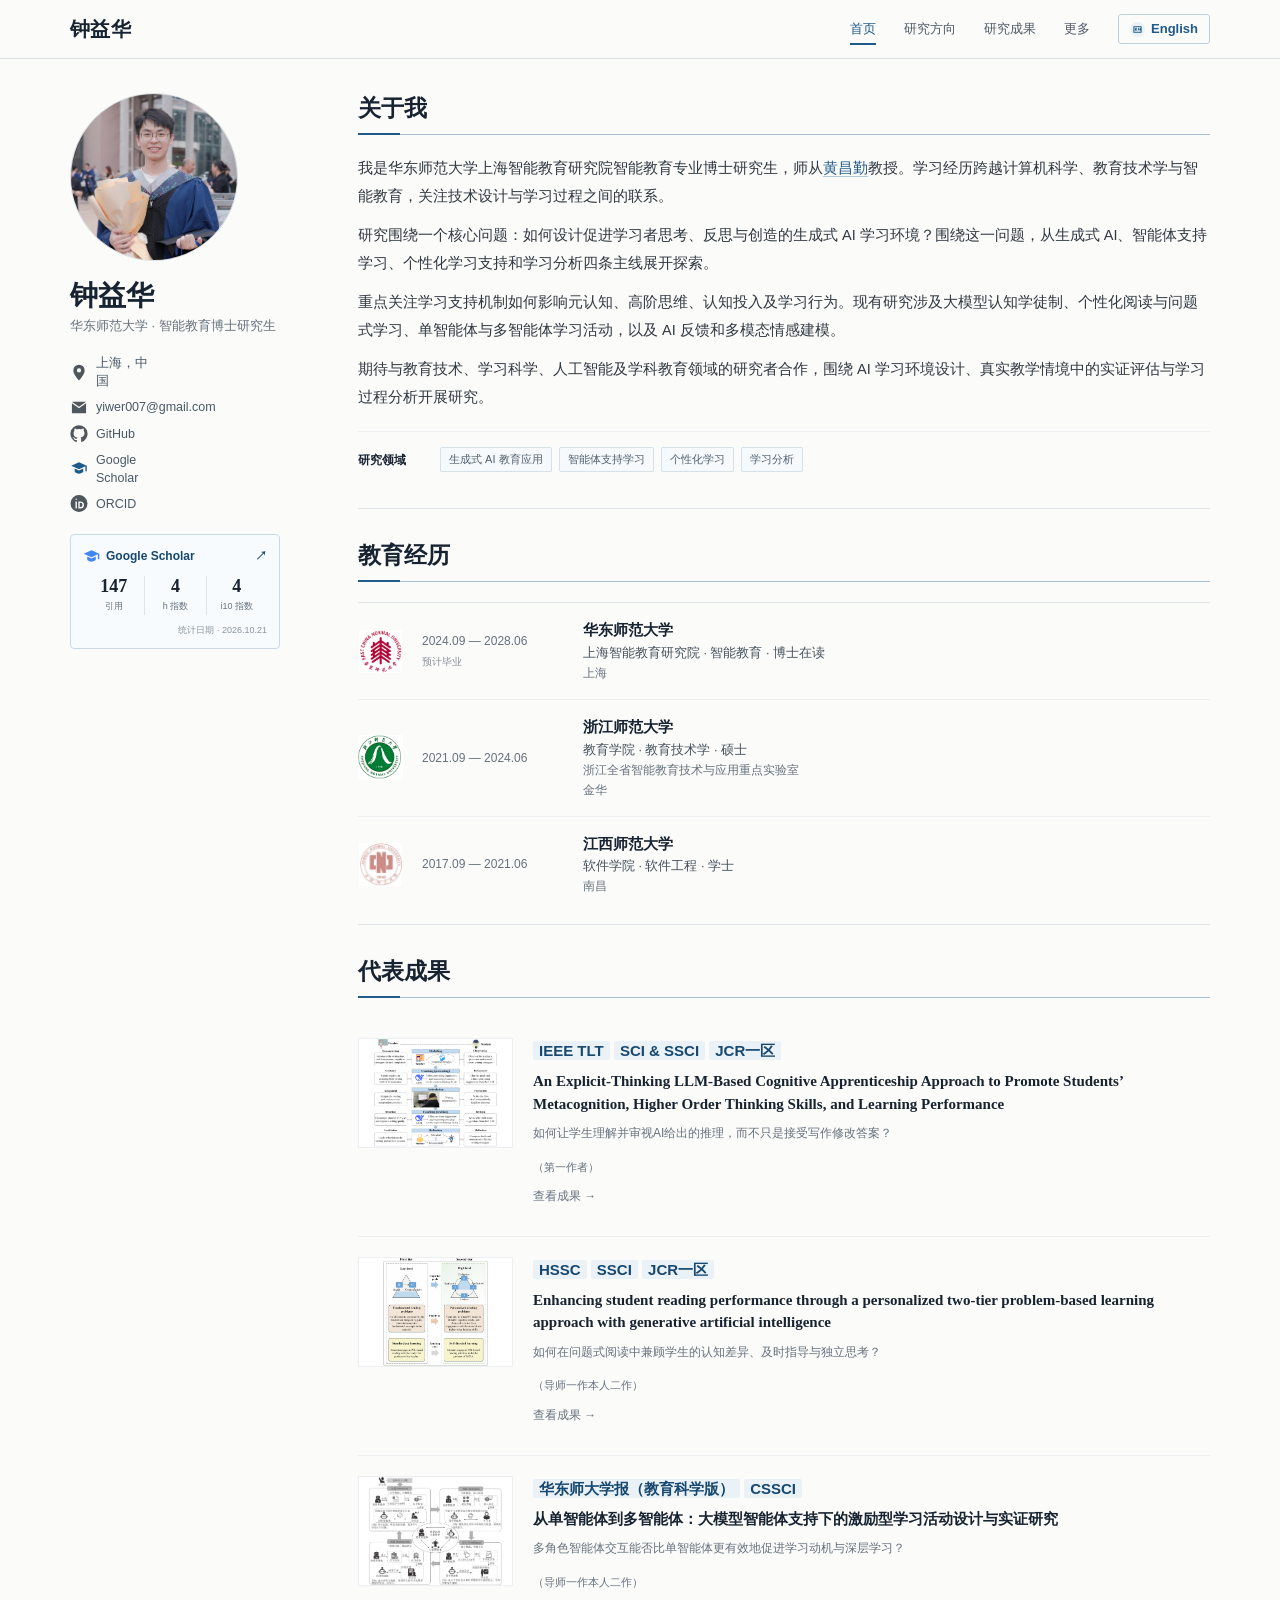
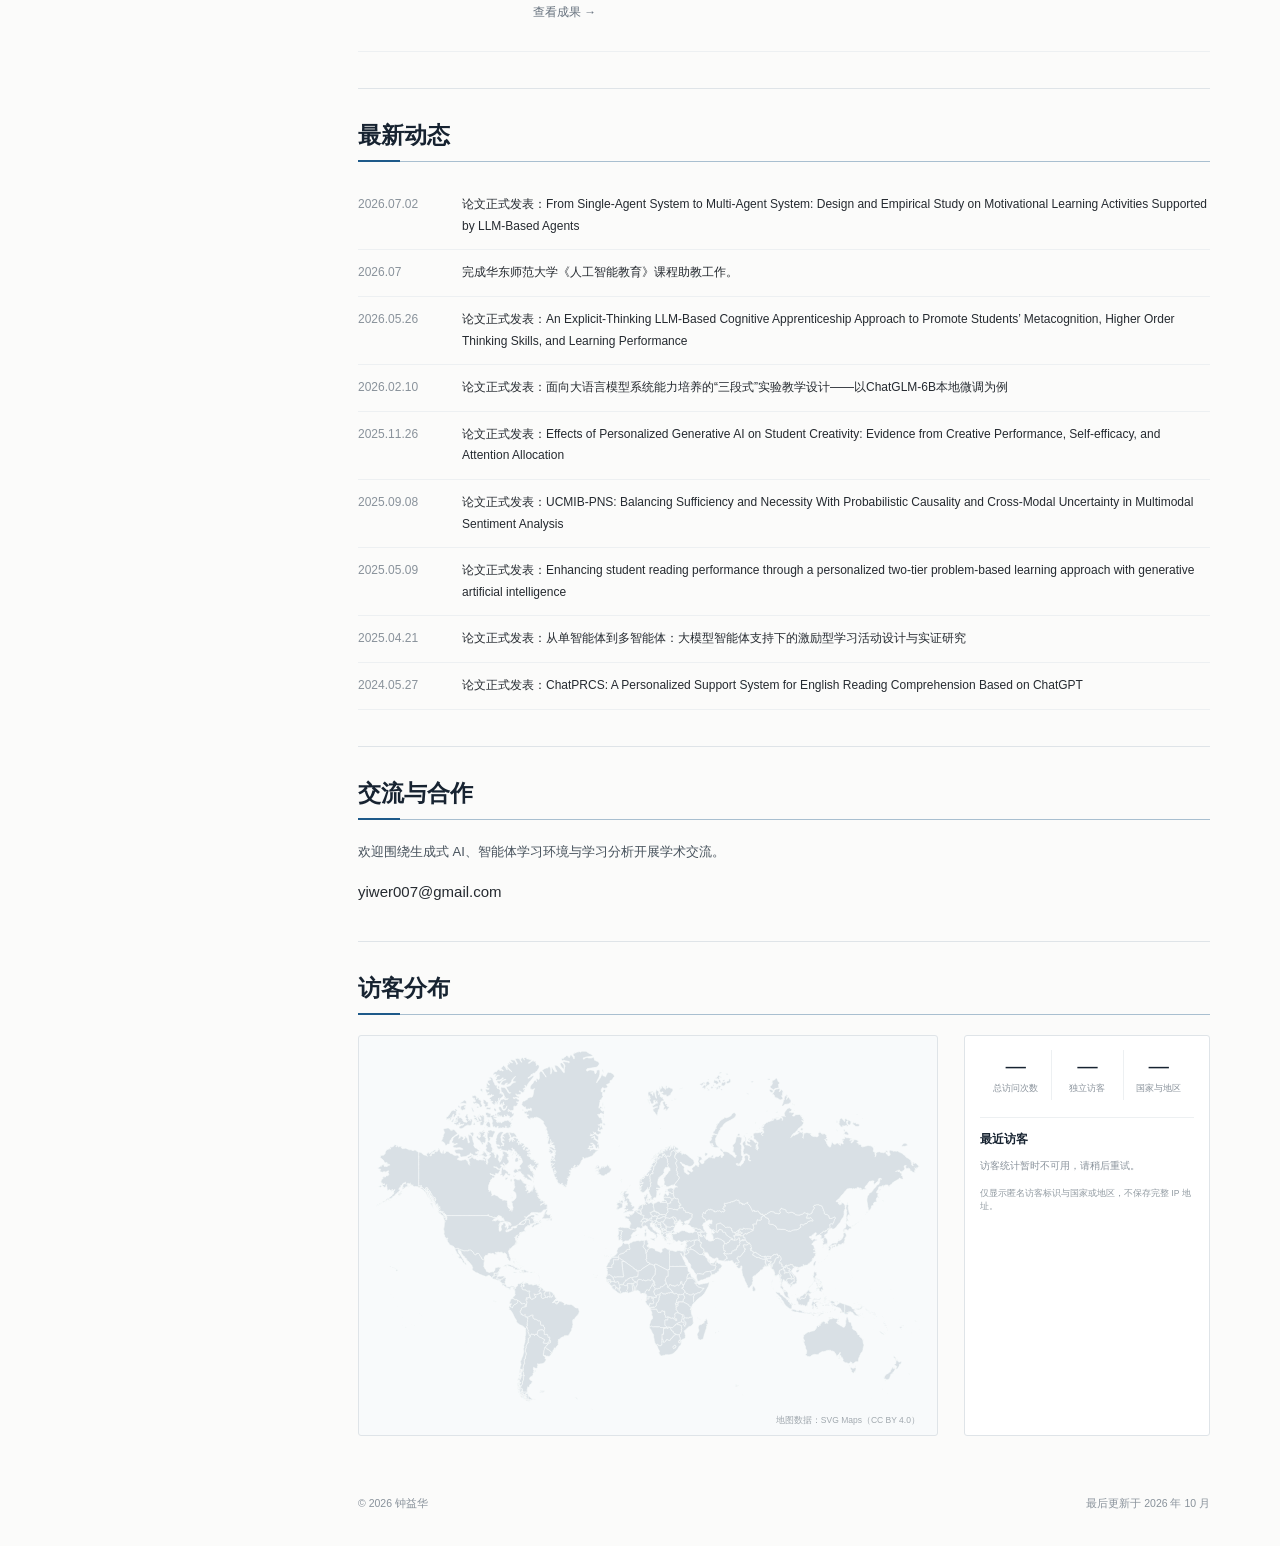
==== index.html @ 864cabfe "Clarify research navigation and consolidate teaching experience" ====
<!doctype html>
<html lang="zh-CN"><head>
  <meta charset="UTF-8"><meta name="viewport" content="width=device-width,initial-scale=1">
  <meta name="author" content="yiwer"><meta name="theme-color" content="#fbfbfa">
  <meta name="description" content="钟益华，华东师范大学智能教育博士研究生。研究生成式AI教育应用、智能体支持学习、个性化学习与学习分析。">
  <meta property="og:type" content="website"><meta property="og:title" content="钟益华｜个人学术主页">
  <meta property="og:url" content="https://yiwer007.github.io/">
  <meta property="og:image" content="https://yiwer007.github.io/assets/portrait-zh.png">
  <meta property="og:description" content="华东师范大学智能教育博士研究生，研究生成式AI教育应用、智能体支持学习、个性化学习与学习分析。">
  <link rel="canonical" href="https://yiwer007.github.io/">
  <title>钟益华｜个人学术主页</title><link rel="icon" href="assets/favicon-hanli.png" type="image/png">
  <link rel="stylesheet" href="styles.css"><link rel="stylesheet" href="site-extra.css">
  <script src="site-config.js" defer=""></script><script src="content-latest.js" defer=""></script>
  <script src="papers.js" defer=""></script><script src="portfolio-content.js" defer=""></script><script src="portfolio-verified.js" defer=""></script><script src="app.js" defer=""></script>
  <script src="world-map.js" defer=""></script><script src="visitor-ui.js" defer=""></script>
<script src="portfolio-ui.js" defer=""></script></head>
<body data-page="home">
  <a href="#about" class="skip-link">跳到正文 / Skip to content</a>
  <header class="site-header"><div class="header-inner">
    <a class="site-title" href="index.html" id="site-title">钟益华</a>
    <button class="menu-button" type="button" aria-label="打开导航" aria-expanded="false" aria-controls="main-nav"><span></span><span></span><span></span></button>
    <nav class="main-nav" aria-label="主导航" id="main-nav"><a href="index.html#about" data-zh="首页" data-en="Home">首页</a><a href="research.html" data-zh="研究方向" data-en="Research Areas">研究方向</a><a href="publications.html" data-zh="研究成果" data-en="Research Outputs">研究成果</a><a href="about.html" data-zh="更多" data-en="More">更多</a><a class="language-switch" href="?lang=en" id="language" aria-label="切换到英文主页"><svg viewBox="0 0 24 24" aria-hidden="true"><path fill="currentColor" d="M3 5h18v14H3V5zm2 2v10h14V7H5zm1 2h5v2H9v1h2v2H6V9zm7 0h2l2 3V9h2v5h-2l-2-3v3h-2V9z"></path></svg><span>English</span></a></nav>
  </div></header>
  <main class="page-shell">
    <aside class="profile-panel" aria-label="个人资料">
      <img class="portrait" src="assets/portrait-zh.png" width="168" height="168" alt="钟益华的个人照片">
      <div class="profile-intro"><h1 id="profile-name">钟益华</h1><p class="position" data-zh="华东师范大学 · 智能教育博士研究生" data-en="East China Normal University · Ph.D. Student">华东师范大学 · 智能教育博士研究生</p></div>
      <div class="contact-list" id="contact-list"></div>
      <a class="scholar-card" id="scholar-card" hidden="" target="_blank" rel="noopener noreferrer">
        <div class="scholar-card-title"><span><svg viewBox="0 0 24 24" aria-hidden="true"><path fill="currentColor" d="M12 3 1 8l11 5 9-4.1V16h2V8L12 3zm-6 9v5c4 3 8 3 12 0v-5l-6 2.7L6 12z"></path></svg> Google Scholar</span><span aria-hidden="true">↗</span></div>
        <div class="scholar-metrics"><div><strong id="citedby"></strong><span data-zh="引用" data-en="Citations">引用</span></div><div><strong id="hindex"></strong><span data-zh="h 指数" data-en="h-index">h 指数</span></div><div><strong id="i10index"></strong><span data-zh="i10 指数" data-en="i10-index">i10 指数</span></div></div>
        <small id="scholar-update"></small>
      </a>
    </aside>
    <div class="main-content">
      
      
      
      
      
      
      
      
      
      
    









<section class="content-section about-section" aria-labelledby="about" data-page="home">
        <h2 class="section-heading" id="about" data-zh="关于我" data-en="About Me">关于我</h2>
        <div class="intro-text" id="intro-text"></div>
        <div class="research-row"><strong data-zh="研究领域" data-en="Research">研究领域</strong><div id="research-interests"></div></div>
      </section><section class="content-section education-section" aria-labelledby="education" data-page="home">
        <h2 class="section-heading" id="education" data-zh="教育经历" data-en="Education">教育经历</h2><div class="education-list" id="education-list"></div>
      </section><section class="content-section" data-page="home" aria-labelledby="selected"><h2 id="selected" class="section-heading" data-zh="代表成果" data-en="Selected Outputs">代表成果</h2><div id="selected-research"></div></section><section class="content-section" data-page="home" aria-labelledby="news"><h2 id="news" class="section-heading" data-zh="最新动态" data-en="News">最新动态</h2><ol class="news-list" id="news-list"></ol></section><section class="content-section" data-page="research" aria-labelledby="research" hidden=""><h2 id="research" class="section-heading" data-zh="当前研究方向" data-en="Current Research Areas">当前研究方向</h2><p class="portfolio-lead" id="research-agenda"></p><div id="research-directions" class="research-directions"></div></section><section class="content-section" data-page="research" aria-labelledby="vision" hidden=""><h2 id="vision" class="section-heading" data-zh="未来研究方向" data-en="Future Directions">未来研究方向</h2><p class="section-note" data-zh="未来 3–5 年拟探索的研究方向。" data-en="Prospective directions for the next three to five years.">未来 3–5 年拟探索的研究方向。</p><div id="research-vision"></div></section><section class="content-section" aria-labelledby="publications" data-page="publications" hidden="">
        <div class="heading-with-tools"><h2 class="section-heading" id="publications" data-zh="全部论文" data-en="Publications">论文成果</h2><div class="paper-filter" role="group" aria-label="筛选论文类型">
          <button type="button" class="is-active" data-filter="all" aria-pressed="true" data-zh="全部" data-en="All">全部</button>
          <button type="button" data-filter="journal" aria-pressed="false" data-zh="期刊" data-en="Journals">期刊</button>
          <button type="button" data-filter="conference" aria-pressed="false" data-zh="会议" data-en="Conferences">会议</button>
        </div></div>
        <p class="publication-legend"><span>钟益华 / Yihua Zhong</span> <b data-zh="表示本人；论文按类别及年份排列。" data-en="indicates my name. Publications are grouped by type and sorted by year.">表示本人；论文按类别及年份排列。</b></p>
        <div id="publication-groups" aria-live="polite"></div>
      </section><section class="content-section" aria-labelledby="outputs" data-page="publications" hidden="">
        <h2 class="section-heading" id="outputs" data-zh="其他成果" data-en="Other Research Outputs">其他成果</h2><div class="output-columns" id="output-columns"></div>
      </section><section class="content-section" aria-labelledby="experience" data-page="about" hidden="">
        <h2 class="section-heading" id="experience" data-zh="教学经历" data-en="Teaching Experience">教学经历</h2><div class="experience-list" id="experience-list"></div>
      </section><section class="content-section" aria-labelledby="service" data-page="about" hidden="">
        <h2 class="section-heading" id="service" data-zh="学术服务" data-en="Academic Service">学术服务</h2><div class="service-content" id="service-content"></div>
      </section><section class="content-section" aria-labelledby="honors" data-page="about" hidden="">
        <h2 class="section-heading" id="honors" data-zh="荣誉奖项" data-en="Honors &amp; Awards">荣誉奖项</h2><div class="simple-list" id="honor-list"></div>
      </section><section class="content-section" aria-labelledby="skills" data-page="about" hidden="">
        <h2 class="section-heading" id="skills" data-zh="专业技能" data-en="Professional Skills">专业技能</h2><div class="skills-list" id="skills-list"></div>
      </section><section class="content-section" data-page="home" aria-labelledby="contact"><h2 id="contact" class="section-heading" data-zh="交流与合作" data-en="Contact &amp; Collaboration">交流与合作</h2><p class="portfolio-lead" data-zh="欢迎围绕生成式 AI、智能体学习环境与学习分析开展学术交流。" data-en="I welcome academic discussions on generative AI, agent-supported learning environments, and learning analytics.">欢迎围绕生成式 AI、智能体学习环境与学习分析开展学术交流。</p><a href="mailto:yiwer007@gmail.com">yiwer007@gmail.com</a></section><section class="content-section visitor-section" aria-labelledby="visitors" data-page="home">
        <h2 class="section-heading" id="visitors" data-zh="访客分布" data-en="Visitor Distribution">访客分布</h2>
        <div class="visitor-dashboard">
          <div class="visitor-map-panel"><svg id="visitor-map" class="world-map" role="img" aria-label="网站访客世界分布地图"></svg><p class="map-credit">地图数据：<a href="https://github.com/VictorCazanave/svg-maps/tree/master/packages/world" target="_blank" rel="noopener noreferrer">SVG Maps</a>（CC BY 4.0）</p></div>
          <div class="visitor-summary" aria-live="polite"><div class="visitor-metrics"><div><strong id="visit-total">—</strong><span data-zh="总访问次数" data-en="Total visits">总访问次数</span></div><div><strong id="visit-unique">—</strong><span data-zh="独立访客" data-en="Unique visitors">独立访客</span></div><div><strong id="visit-countries">—</strong><span data-zh="国家与地区" data-en="Countries &amp; regions">国家与地区</span></div></div><h3 data-zh="最近访客" data-en="Recent Visitors">最近访客</h3><ol id="recent-visitors" class="recent-visitors"></ol><p id="visitor-status" class="visitor-empty"></p><p class="privacy-note" data-zh="仅显示匿名访客标识与国家或地区，不保存完整 IP 地址。" data-en="Only anonymous visitor IDs and countries or regions are shown. Full IP addresses are not stored.">仅显示匿名访客标识与国家或地区，不保存完整 IP 地址。</p></div>
        </div>
      </section><section class="content-section" data-page="paper" aria-labelledby="paper-detail-title" hidden=""><div id="paper-detail"></div></section></div>
  </main>
  <footer class="site-footer"><p>© 2026 <span data-zh="钟益华" data-en="Yihua Zhong">钟益华</span></p><p data-zh="最后更新于 2026 年 10 月" data-en="Last updated: October 2026">最后更新于 2026 年 10 月</p></footer>
  <button id="back-to-top" class="back-to-top" type="button" aria-label="返回顶部" title="返回顶部" hidden=""><svg viewBox="0 0 48 48" aria-hidden="true"><g class="rocket-body"><path d="M24 5C15 13 15 23 17 31h14c2-8 2-18-7-26Z" fill="currentColor"></path><circle cx="24" cy="20" r="4" fill="#fbfbfa"></circle><path d="m17 24-7 9v5l9-5m12-9 7 9v5l-9-5" fill="currentColor"></path></g><path class="rocket-flame" d="m20 34 4 10 4-10" fill="#df9a55"></path></svg><span class="rocket-label" data-zh="返回顶部" data-en="Back to top">返回顶部</span></button>
  <dialog class="figure-dialog" id="figure-dialog" aria-labelledby="figure-title"><button class="figure-close" aria-label="关闭图片 / Close image">×</button><img id="figure-full" alt=""><h2 id="figure-title"></h2><p id="figure-credit"></p></dialog>



</body></html>
---- styles.css ----
:root {
  --paper: #fbfbfa;
  --surface: #ffffff;
  --ink: #252a30;
  --ink-strong: #172331;
  --muted: #66717d;
  --faint: #89929b;
  --line: #dfe4e8;
  --line-soft: #edf0f2;
  --blue: #1e5a8a;
  --blue-dark: #17486f;
  --blue-soft: #eaf2f8;
  --self: #a43d29;
  --self-soft: #fff0eb;
  --serif: Georgia, "Noto Serif SC", "Songti SC", "SimSun", serif;
  --sans: Arial, "Noto Sans SC", "Microsoft YaHei", sans-serif;
}
* {
  box-sizing: border-box;
}
html {
  scroll-behavior: smooth;
  scroll-padding-top: 76px;
}
body {
  margin: 0;
  background: var(--paper);
  color: var(--ink);
  font-family: var(--sans);
  font-size: 15px;
  line-height: 1.72;
  text-rendering: optimizeLegibility;
}
a {
  color: inherit;
  text-decoration: none;
}
button {
  color: inherit;
  font: inherit;
}
img {
  max-width: 100%;
}
::selection {
  background: #d9e9f5;
  color: var(--ink-strong);
}
.site-header {
  position: sticky;
  z-index: 50;
  top: 0;
  border-bottom: 1px solid rgba(214, 220, 225, 0.88);
  background: #fbfbfaf2;
  -webkit-backdrop-filter: blur(12px);
  backdrop-filter: blur(12px);
}
.header-inner {
  display: flex;
  width: min(1140px, calc(100% - 40px));
  height: 58px;
  margin: 0 auto;
  align-items: center;
  justify-content: space-between;
}
.site-title {
  color: var(--ink-strong);
  font-family: var(--serif);
  font-size: 20px;
  font-weight: 700;
  letter-spacing: 0.02em;
}
.main-nav {
  display: flex;
  align-items: center;
  gap: 25px;
}
.main-nav > a {
  position: relative;
  color: #4f5a65;
  font-size: 13px;
  line-height: 58px;
  transition: color 0.16s ease;
}
.main-nav > a:not(.language-switch):after {
  position: absolute;
  right: 0;
  bottom: 13px;
  left: 0;
  height: 2px;
  background: var(--blue);
  content: "";
  opacity: 0;
  transform: scaleX(0.5);
  transition:
    opacity 0.16s ease,
    transform 0.16s ease;
}
.main-nav > a:hover {
  color: var(--blue);
}
.main-nav > a:hover:after {
  opacity: 1;
  transform: scaleX(1);
}
.language-switch {
  display: inline-flex;
  height: 30px;
  padding: 0 11px;
  border: 1px solid #bfd0dd;
  border-radius: 3px;
  align-items: center;
  gap: 6px;
  color: var(--blue) !important;
  line-height: 28px !important;
  font-weight: 600;
}
.language-switch > svg {
  width: 15px;
  height: 15px;
  padding: 2px;
  border-radius: 50%;
  background: var(--blue-soft);
}
.menu-button {
  display: none;
  width: 36px;
  height: 36px;
  padding: 8px;
  border: 0;
  background: transparent;
  cursor: pointer;
}
.menu-button span {
  display: block;
  width: 19px;
  height: 1.5px;
  margin: 4.5px 0;
  background: var(--ink-strong);
}
.page-shell {
  display: grid;
  width: min(1140px, calc(100% - 40px));
  margin: 34px auto 0;
  grid-template-columns: 236px minmax(0, 1fr);
  gap: 52px;
  align-items: start;
}
.profile-panel {
  position: sticky;
  top: 88px;
}
.portrait {
  display: block;
  width: 168px;
  height: 168px;
  border: 1px solid #d9dee2;
  border-radius: 50%;
  background: #eef1f4;
  object-fit: cover;
  object-position: 50% 25%;
}
.profile-intro h1 {
  margin: 17px 0 3px;
  color: var(--ink-strong);
  font-family: var(--serif);
  font-size: 28px;
  line-height: 1.25;
}
.position,
.place {
  margin: 0;
  color: var(--muted);
  font-size: 13px;
  line-height: 1.55;
}
.place {
  margin-top: 2px;
  color: var(--faint);
}
.contact-list {
  display: flex;
  margin-top: 18px;
  flex-direction: column;
  gap: 8px;
}
.contact-list a,
.contact-list button,
.contact-location {
  display: flex;
  width: max-content;
  max-width: 100%;
  padding: 0;
  border: 0;
  align-items: center;
  gap: 8px;
  background: transparent;
  color: #495866;
  font-size: 12.5px;
  line-height: 1.45;
  cursor: pointer;
}
.contact-list a:hover,
.contact-list button:hover {
  color: var(--blue);
}
.contact-icon {
  display: block;
  width: 17px;
  height: 17px;
  flex: 0 0 18px;
  color: #4f565c;
}
.scholar-mark {
  color: var(--blue);
}
.scholar-card {
  display: block;
  width: 210px;
  margin-top: 21px;
  padding: 11px 12px 10px;
  border: 1px solid #cbd9e4;
  border-radius: 4px;
  background: #f7fbfe;
  transition:
    border-color 0.16s ease,
    background-color 0.16s ease;
}
.scholar-card:hover {
  border-color: #8fb1cb;
  background: #f2f8fc;
}
.scholar-card-title {
  display: flex;
  align-items: center;
  justify-content: space-between;
  color: var(--blue-dark);
  font-size: 12px;
  font-weight: 700;
}
.scholar-card-title > span:first-child {
  display: inline-flex;
  align-items: center;
  gap: 6px;
}
.scholar-card-title svg {
  width: 17px;
  height: 17px;
  color: #4285f4;
}
.scholar-metrics {
  display: grid;
  margin-top: 9px;
  grid-template-columns: repeat(3, 1fr);
}
.scholar-metrics > div {
  display: flex;
  border-left: 1px solid #dbe6ee;
  flex-direction: column;
  align-items: center;
}
.scholar-metrics > div:first-child {
  border-left: 0;
}
.scholar-metrics strong {
  color: var(--ink-strong);
  font-family: var(--serif);
  font-size: 18px;
  line-height: 1.2;
}
.scholar-metrics span {
  margin-top: 2px;
  color: var(--muted);
  font-size: 9px;
}
.scholar-card small {
  display: block;
  margin-top: 8px;
  color: #8a959e;
  font-size: 9px;
  text-align: right;
}
.main-content {
  min-width: 0;
}
.content-section {
  padding: 31px 0 36px;
  border-bottom: 1px solid var(--line);
}
.about-section {
  padding-top: 0;
}
.section-heading {
  position: relative;
  margin: 0 0 20px;
  padding: 0 0 10px;
  border-bottom: 1px solid #a9bfd0;
  color: var(--ink-strong);
  font-family: var(--serif);
  font-size: 23px;
  font-weight: 700;
  line-height: 1.35;
}
.section-heading:after {
  position: absolute;
  bottom: -1px;
  left: 0;
  display: block;
  width: 42px;
  height: 2px;
  background: var(--blue);
  content: "";
}
.intro-text {
  color: #303840;
  font-size: 14.5px;
  line-height: 1.9;
}
.intro-text p {
  margin: 0 0 12px;
}
.intro-text strong {
  color: var(--ink-strong);
}
.intro-text a,
.education-body a,
.output-block a {
  color: var(--blue);
  text-decoration: underline;
  text-decoration-color: #b3cada;
  text-decoration-thickness: 1px;
  text-underline-offset: 3px;
}
.intro-text a:hover,
.education-body a:hover,
.output-block a:hover {
  color: var(--blue-dark);
  text-decoration-color: var(--blue-dark);
}
.research-row {
  display: grid;
  margin-top: 20px;
  padding-top: 15px;
  border-top: 1px solid var(--line-soft);
  grid-template-columns: 70px minmax(0, 1fr);
  align-items: start;
  gap: 12px;
}
.research-row > strong {
  padding-top: 3px;
  color: var(--ink-strong);
  font-size: 12px;
}
.research-row > div {
  display: flex;
  flex-wrap: wrap;
  gap: 7px;
}
.research-row span {
  padding: 2px 8px;
  border: 1px solid #d7e1e8;
  border-radius: 2px;
  background: #f7fafc;
  color: #51616f;
  font-size: 11px;
}
.education-list {
  border-top: 1px solid var(--line);
}
.content-section.education-section {
  padding-bottom: 12px;
}
.education-item {
  display: grid;
  min-height: 88px;
  padding: 16px 0;
  border-bottom: 1px solid var(--line-soft);
  grid-template-columns: 48px 145px minmax(0, 1fr);
  align-items: center;
  gap: 16px;
}
.education-item:last-child {
  border-bottom: 0;
}
.school-logo-link {
  display: grid;
  width: 45px;
  height: 45px;
  align-items: center;
  justify-items: center;
}
.school-logo-link img {
  display: block;
  width: 43px;
  height: 43px;
  object-fit: contain;
}
.education-time {
  color: var(--muted);
  font-size: 12px;
  font-variant-numeric: tabular-nums;
}
.education-body h3 {
  margin: 0;
  color: var(--ink-strong);
  font-size: 15px;
  line-height: 1.5;
}
.education-body h3 a {
  color: var(--ink-strong);
  text-decoration: none;
}
.education-body h3 a:hover {
  color: var(--blue);
}
.education-body p {
  margin: 2px 0 0;
  color: #46515b;
  font-size: 12.5px;
  line-height: 1.55;
}
.education-body .education-note {
  display: flex;
  flex-wrap: wrap;
  gap: 8px 16px;
  color: var(--muted);
  font-size: 11.5px;
}
.heading-with-tools {
  display: flex;
  align-items: flex-start;
  justify-content: space-between;
  gap: 20px;
}
.heading-with-tools .section-heading {
  flex: 1;
}
.paper-filter {
  display: flex;
  padding: 2px;
  border: 1px solid var(--line);
  border-radius: 4px;
  background: var(--surface);
}
.paper-filter button {
  padding: 3px 11px;
  border: 0;
  border-radius: 2px;
  background: transparent;
  color: var(--muted);
  font-size: 11px;
  cursor: pointer;
}
.paper-filter button:hover {
  color: var(--blue);
}
.paper-filter button.is-active {
  background: var(--blue);
  color: #fff;
}
.publication-legend {
  margin: -7px 0 22px;
  color: var(--faint);
  font-size: 11px;
}
.publication-legend span {
  padding: 1px 5px;
  border-radius: 2px;
  background: var(--self-soft);
  color: var(--self);
  font-weight: 700;
}
.publication-group {
  margin-top: 27px;
}
.publication-group:first-of-type {
  margin-top: 0;
}
.publication-group-title {
  display: flex;
  margin: 0;
  padding: 0 0 8px;
  border-bottom: 1px solid #cbd4da;
  align-items: center;
  gap: 8px;
  color: #34424f;
  font-size: 14px;
  font-weight: 700;
}
.publication-group-title span {
  display: inline-grid;
  min-width: 18px;
  height: 18px;
  padding: 0 5px;
  border-radius: 9px;
  background: var(--blue-soft);
  color: var(--blue);
  place-items: center;
  font-size: 9px;
}
.publication-list {
  counter-reset: papers;
}
.publication-item {
  position: relative;
  display: grid;
  padding: 16px 0 17px 32px;
  border-bottom: 1px solid var(--line-soft);
  counter-increment: papers;
}
.publication-item:before {
  position: absolute;
  top: 17px;
  left: 1px;
  color: #929ba3;
  content: counter(papers) ".";
  font-family: var(--serif);
  font-size: 12px;
}
.publication-item.with-image {
  grid-template-columns: 122px minmax(0, 1fr);
  gap: 18px;
}
.publication-image {
  width: 122px;
  height: 78px;
  margin-top: 2px;
  border: 1px solid #dfe4e7;
  border-radius: 2px;
  background: #fff;
  object-fit: cover;
}
.publication-meta {
  display: flex;
  margin-bottom: 3px;
  align-items: center;
  gap: 8px;
  color: var(--faint);
  font-size: 10px;
  line-height: 1.4;
}
.venue-badge {
  padding: 1px 6px;
  border-radius: 2px;
  background: var(--blue-soft);
  color: var(--blue-dark);
  font-weight: 700;
}
.publication-item h4 {
  margin: 0;
  color: var(--ink-strong);
  font-family: var(--serif);
  font-size: 15px;
  font-weight: 600;
  line-height: 1.48;
}
.publication-authors {
  margin: 5px 0 0;
  color: #58636d;
  font-size: 12px;
  line-height: 1.55;
}
.author-self {
  padding: 1px 4px;
  border-radius: 2px;
  background: var(--self-soft);
  color: var(--self);
  font-weight: 700;
}
.publication-venue {
  margin: 2px 0 0;
  color: #7b858e;
  font-family: var(--serif);
  font-size: 11.5px;
  font-style: italic;
  line-height: 1.5;
}
.publication-links {
  display: flex;
  margin-top: 8px;
  gap: 7px;
}
.publication-links a {
  display: inline-flex;
  padding: 2px 8px;
  border: 1px solid #b9cbd9;
  border-radius: 2px;
  align-items: center;
  gap: 4px;
  color: var(--blue-dark);
  font-size: 10.5px;
  font-weight: 600;
  line-height: 1.4;
  transition:
    background-color 0.15s ease,
    border-color 0.15s ease;
}
.publication-links a:hover {
  border-color: var(--blue);
  background: var(--blue-soft);
}
.output-columns {
  display: grid;
  grid-template-columns: repeat(3, minmax(0, 1fr));
  gap: 24px;
}
.output-block {
  min-width: 0;
}
.output-block h3 {
  margin: 0;
  padding-bottom: 8px;
  border-bottom: 2px solid var(--blue);
  color: var(--ink-strong);
  font-size: 14px;
}
.output-block ol {
  margin: 0;
  padding: 0;
  list-style: none;
}
.output-block li {
  padding: 11px 0;
  border-bottom: 1px solid var(--line-soft);
}
.output-block li > strong,
.output-block li > span,
.output-block li > a {
  display: block;
}
.output-block li > strong {
  color: #35404a;
  font-size: 11.5px;
  line-height: 1.55;
}
.output-block li > span {
  margin-top: 4px;
  color: var(--faint);
  font-size: 10px;
  line-height: 1.5;
}
.output-block li > span b {
  color: var(--self);
}
.output-block li > a {
  width: max-content;
  margin-top: 5px;
  font-size: 10px;
}
.simple-list {
  border-top: 1px solid var(--line);
}
.simple-list > div {
  display: grid;
  padding: 9px 0;
  border-bottom: 1px solid var(--line-soft);
  grid-template-columns: 54px minmax(0, 1fr) auto;
  align-items: baseline;
  gap: 15px;
}
.simple-list time {
  color: var(--blue);
  font-family: var(--serif);
  font-size: 12px;
  font-weight: 700;
}
.simple-list p {
  margin: 0;
  font-size: 12.5px;
}
.simple-list strong {
  color: var(--self);
  font-size: 10.5px;
}
.experience-list {
  border-top: 1px solid var(--line);
}
.experience-list article {
  display: grid;
  padding: 13px 0;
  border-bottom: 1px solid var(--line-soft);
  grid-template-columns: 155px minmax(0, 1fr);
  gap: 18px;
}
.experience-list time {
  color: var(--muted);
  font-size: 12px;
  font-variant-numeric: tabular-nums;
}
.experience-list h3 {
  margin: 0;
  color: var(--ink-strong);
  font-size: 13.5px;
}
.experience-list p {
  margin: 2px 0 0;
  color: var(--muted);
  font-size: 11.5px;
}
.visitor-section {
  border-bottom: 0;
}
.visitor-dashboard {
  display: grid;
  grid-template-columns: minmax(0, 1.65fr) minmax(210px, 0.7fr);
  gap: 26px;
  align-items: stretch;
}
.visitor-map-panel {
  min-width: 0;
  padding: 15px 17px 8px;
  border: 1px solid var(--line);
  border-radius: 3px;
  background: #f8fafb;
}
.world-map {
  display: block;
  width: 100%;
  height: auto;
  max-height: 360px;
}
.country-shape {
  fill: #d9e0e5;
  stroke: #f8fafb;
  stroke-width: 0.65;
  vector-effect: non-scaling-stroke;
  transition:
    fill 0.18s ease,
    opacity 0.18s ease;
}
.country-shape.has-visits {
  fill: var(--blue);
}
.country-shape:hover {
  fill: #5d86a6;
}
.map-credit {
  margin: 3px 0 0;
  color: #a0a8ae;
  font-size: 8.5px;
  text-align: right;
}
.visitor-summary {
  padding: 14px 15px;
  border: 1px solid var(--line);
  border-radius: 3px;
  background: var(--surface);
}
.visitor-metrics {
  display: grid;
  grid-template-columns: repeat(3, 1fr);
  gap: 0;
}
.visitor-metrics > div {
  display: flex;
  min-width: 0;
  padding: 4px 7px;
  border-left: 1px solid var(--line-soft);
  flex-direction: column;
  align-items: center;
}
.visitor-metrics > div:first-child {
  border-left: 0;
}
.visitor-metrics strong {
  color: var(--ink-strong);
  font-family: var(--serif);
  font-size: 20px;
  line-height: 1.2;
}
.visitor-metrics span {
  margin-top: 3px;
  color: var(--faint);
  font-size: 8.5px;
  white-space: nowrap;
}
.visitor-summary h3 {
  margin: 17px 0 6px;
  padding-top: 11px;
  border-top: 1px solid var(--line-soft);
  color: var(--ink-strong);
  font-size: 12px;
}
.recent-visitors {
  margin: 0;
  padding: 0;
  list-style: none;
}
.recent-visitors li {
  display: flex;
  padding: 5px 0;
  border-bottom: 1px dotted #e0e5e8;
  justify-content: space-between;
  gap: 10px;
  color: var(--muted);
  font-size: 9.5px;
}
.visitor-id {
  color: var(--blue-dark);
  font-family: ui-monospace, SFMono-Regular, Consolas, monospace;
}
.visitor-empty {
  margin: 8px 0;
  color: var(--faint);
  font-size: 10px;
}
.privacy-note {
  margin: 12px 0 0;
  color: #929ba2;
  font-size: 8.5px;
  line-height: 1.55;
}
.site-footer {
  display: flex;
  width: min(1140px, calc(100% - 40px));
  margin: 0 auto;
  padding: 22px 0 34px 288px;
  justify-content: space-between;
  color: var(--faint);
  font-size: 10.5px;
}
.site-footer p {
  margin: 0;
}
@media (max-width: 900px) {
  .main-nav {
    gap: 16px;
  }
  .page-shell {
    grid-template-columns: 200px minmax(0, 1fr);
    gap: 36px;
  }
  .portrait {
    width: 150px;
    height: 150px;
  }
  .visitor-dashboard {
    grid-template-columns: 1fr;
  }
  .scholar-card {
    width: 198px;
  }
  .education-item {
    grid-template-columns: 45px 125px minmax(0, 1fr);
    gap: 12px;
  }
  .output-columns {
    grid-template-columns: 1fr;
    gap: 22px;
  }
  .site-footer {
    padding-left: 236px;
  }
}
@media (max-width: 720px) {
  html {
    scroll-padding-top: 68px;
  }
  .header-inner,
  .page-shell,
  .site-footer {
    width: min(100% - 30px, 660px);
  }
  .menu-button {
    display: block;
  }
  .main-nav {
    position: absolute;
    top: 58px;
    right: 0;
    left: 0;
    display: none;
    padding: 10px 15px 15px;
    border-bottom: 1px solid var(--line);
    flex-wrap: wrap;
    justify-content: center;
    gap: 2px 22px;
    background: var(--surface);
    box-shadow: 0 8px 20px #1b2e3d14;
  }
  .main-nav.is-open {
    display: flex;
  }
  .main-nav > a {
    line-height: 38px;
  }
  .main-nav > a:not(.language-switch):after {
    bottom: 3px;
  }
  .language-switch {
    margin-top: 4px;
  }
  .page-shell {
    margin-top: 24px;
    grid-template-columns: 1fr;
    gap: 27px;
  }
  .profile-panel {
    position: static;
    display: grid;
    grid-template-columns: 105px minmax(0, 1fr);
    column-gap: 17px;
  }
  .portrait {
    grid-row: 1 / span 2;
    width: 105px;
    height: 105px;
  }
  .profile-intro h1 {
    margin-top: 2px;
    font-size: 25px;
  }
  .contact-list {
    grid-column: 1 / -1;
    flex-flow: row wrap;
    gap: 9px 17px;
  }
  .scholar-card {
    width: 100%;
    grid-column: 1 / -1;
  }
  .content-section {
    padding: 27px 0 31px;
  }
  .about-section {
    padding-top: 0;
  }
  .education-item {
    grid-template-columns: 44px minmax(0, 1fr);
    align-items: start;
  }
  .education-time {
    grid-column: 2;
    grid-row: 1;
    margin-bottom: -7px;
  }
  .school-logo-link {
    grid-column: 1;
    grid-row: 1 / span 2;
    margin-top: 3px;
  }
  .education-body {
    grid-column: 2;
  }
  .site-footer {
    padding-left: 0;
  }
}
@media (max-width: 500px) {
  body {
    font-size: 14px;
  }
  .section-heading {
    font-size: 21px;
  }
  .research-row {
    grid-template-columns: 1fr;
    gap: 7px;
  }
  .heading-with-tools {
    flex-direction: column;
    gap: 0;
  }
  .paper-filter {
    margin: -8px 0 20px;
  }
  .publication-legend {
    margin-top: -8px;
  }
  .publication-item.with-image {
    grid-template-columns: 92px minmax(0, 1fr);
    gap: 12px;
  }
  .publication-image {
    width: 92px;
    height: 66px;
  }
  .publication-item h4 {
    font-size: 14px;
  }
  .simple-list > div {
    grid-template-columns: 43px minmax(0, 1fr);
    gap: 10px;
  }
  .simple-list strong {
    grid-column: 2;
  }
  .experience-list article {
    grid-template-columns: 1fr;
    gap: 2px;
  }
  .site-footer {
    flex-direction: column;
    gap: 3px;
  }
}
@media (max-width: 390px) {
  .profile-panel {
    grid-template-columns: 92px minmax(0, 1fr);
  }
  .portrait {
    width: 92px;
    height: 92px;
  }
  .position {
    font-size: 12px;
  }
  .publication-item.with-image {
    grid-template-columns: 1fr;
  }
  .publication-image {
    width: 118px;
    height: 75px;
  }
}
@media (prefers-reduced-motion: reduce) {
  html {
    scroll-behavior: auto;
  }
  * {
    transition: none !important;
  }
}
---- site-extra.css ----
/* Original reference-site rules live in styles.css unchanged. These additions
   cover the user's extra sections, genuine figure credits, and accessibility. */
.main-nav{gap:28px}
.main-nav a[aria-current="page"]{color:var(--blue)}
.main-nav>a[aria-current="page"]:not(.language-switch)::after{opacity:1;transform:scaleX(1)}
.sidebar-cv{display:block;font-size:12px;margin:12px 0 16px;color:var(--blue)}
.portfolio-lead,.portfolio-text-block p{font-size:13px;line-height:1.9;color:#46515b;margin:9px 0 15px}
.portfolio-text-block{padding:10px 0 16px;border-bottom:1px solid var(--line-soft)}
.portfolio-text-block h3,.research-direction h3,.selected-study h3,.system-study h3{font-family:var(--serif);color:var(--ink-strong);font-size:17px;margin:0 0 8px;line-height:1.5}
.research-direction{display:grid;grid-template-columns:35px 1fr;gap:14px;padding:22px 0;border-bottom:1px solid var(--line-soft)}
.direction-number{font-family:var(--serif);font-size:23px;color:#9ab0c3}
.research-direction p{font-size:13px;line-height:1.9;color:#46515b;margin:7px 0}
.research-direction .research-question{color:var(--blue)}
.research-direction h4{font-size:12px;margin:13px 0 5px}
.research-direction ul,.project-research-links ul{padding-left:18px;font-size:12px;line-height:1.7;margin:5px 0}
.research-direction li,.project-research-links li{margin:5px 0}
.selected-study,.system-study{display:grid;grid-template-columns:155px 1fr;gap:20px;border-bottom:1px solid var(--line-soft);padding:20px 0}
.selected-study img{width:155px;height:110px;object-fit:contain;background:#fff;border:1px solid var(--line-soft)}
.selected-study h3{font-size:15px;margin-top:6px}
.selected-study p,.system-study p{font-size:12px;line-height:1.8;color:var(--muted);margin:8px 0}
.system-study figure{margin:0;align-self:start}.system-study img{display:block;width:155px;height:120px;object-fit:contain;background:#fff}
.system-study figcaption{font-size:8.5px;text-align:center;color:var(--faint);line-height:1.5}
.resource-links{display:flex;gap:9px;flex-wrap:wrap;margin:12px 0}
.resource-links a{font-size:12px;color:var(--blue);border:1px solid #cbd9e3;padding:4px 9px;border-radius:2px}
.news-list{padding:0;margin:0;list-style:none}
.news-list li{display:grid;grid-template-columns:90px 1fr;gap:14px;padding:12px 0;border-bottom:1px solid var(--line-soft);font-size:12px;line-height:1.8}
.news-list time{color:var(--faint);font-variant-numeric:tabular-nums}
.project-research-links{margin:10px 0 0;font-size:12px;color:var(--muted)}
.project-research-links summary{color:var(--blue);cursor:pointer}.project-research-links small{font-size:10px;line-height:1.6}
.detail-back{font-size:12px;color:var(--blue)}.detail-title{font-family:var(--serif);font-size:25px;line-height:1.4;color:var(--ink-strong);margin:12px 0}
.detail-authors{font-size:12px;color:var(--muted);line-height:1.8}
.detail-figure{margin:25px 0;text-align:center}.detail-figure img{display:block;max-width:100%;max-height:480px;object-fit:contain;margin:auto}
.detail-figure figcaption{font-size:10px;line-height:1.7;color:var(--faint);margin-top:10px}
@media(max-width:1000px){.header-inner{gap:15px}.main-nav{gap:18px}.main-nav>a{font-size:11px}}
@media(max-width:500px){.selected-study,.system-study{grid-template-columns:1fr;gap:12px}.selected-study img,.system-study img{width:180px;height:125px}.news-list li{grid-template-columns:75px 1fr;gap:9px}.detail-title{font-size:21px}}
.back-to-top{position:fixed;right:24px;bottom:28px;z-index:30;display:flex;align-items:center;flex-direction:column;border:1px solid #d7e1e9;border-radius:12px;padding:8px 7px 6px;background:#fbfbfaf2;color:var(--blue);box-shadow:0 3px 15px #17233112;cursor:pointer;transition:transform .2s,box-shadow .2s}
.back-to-top svg{width:38px;height:38px;overflow:visible}
.rocket-label{font-size:10px;line-height:1.6}
.back-to-top:hover{transform:translateY(-4px);box-shadow:0 5px 18px #17233122}
.back-to-top:focus-visible{outline:2px solid var(--blue);outline-offset:4px}
.rocket-flame{transform-origin:24px 34px;opacity:.55}
.back-to-top:hover .rocket-flame,.is-launching .rocket-flame{animation:rocket-flame .2s ease-in-out infinite alternate;opacity:1}
.is-launching .rocket-body{animation:rocket-launch .65s ease-in forwards}
@keyframes rocket-flame{to{transform:scaleY(1.45)}}
@keyframes rocket-launch{30%{transform:translateY(2px)}100%{transform:translateY(-65px);opacity:0}}
@media(max-width:720px){.back-to-top{right:12px;bottom:18px;padding:5px}.back-to-top svg{width:32px;height:32px}.rocket-label{font-size:9px}}
@media(prefers-reduced-motion:reduce){.back-to-top,.country-shape{transition:none}.back-to-top:hover{transform:none}.rocket-flame,.rocket-body{animation:none!important}}
[hidden]{display:none!important}
.publication-legend b{font-weight:400}
.paper-figure{margin:0;min-width:0}
.figure-button{display:block;margin:0;padding:0;border:0;background:none;cursor:zoom-in;width:122px;line-height:0}
.paper-figure figcaption{font-size:8px;line-height:1.4;color:var(--faint);text-align:center;margin-top:4px;max-width:122px}
.paper-figure figcaption a:hover{color:var(--blue)}
.author-note{font-size:11px;color:var(--muted)}
.publication-image{display:block}
.expected{font-size:10px;color:var(--faint)}
.school-logo-link:has(img[src$="zjnu.gif"]){position:relative;overflow:hidden;display:block}
.school-logo-link img[src$="zjnu.gif"]{position:absolute;left:-8.333px;top:-12.667px;width:124.667px;height:64px;max-width:none;object-fit:fill;transform:none}
.section-note{font-size:12px;color:var(--muted);margin:-5px 0 15px;line-height:1.8}
.project-list{border-top:1px solid var(--line)}
.project-item{display:grid;grid-template-columns:20px minmax(0,1fr);gap:10px;padding:13px 0;border-bottom:1px solid var(--line-soft)}
.project-item>span{color:var(--faint);font-family:var(--serif);font-size:12px;padding-top:2px}
.project-item h3{font-size:13.5px;line-height:1.6;margin:0;color:var(--ink-strong)}
.project-item p{font-size:11.5px;color:var(--muted);line-height:1.7;margin:3px 0 0}
.project-item .responsibility{color:#7b858e}
.service-content h3,.skills-list h3{font-size:13.5px;color:var(--ink-strong);margin:0 0 8px}
.service-content ul{padding-left:18px;font-size:12.5px;color:#46515b;margin:0 0 16px}
.service-content li{margin:4px 0}
.service-content p,.skills-list p{font-size:12px;color:var(--muted);margin:0}
.skills-list>div{padding:12px 0;border-bottom:1px solid var(--line-soft)}
.skills-list>div:first-child{padding-top:0}
.last-section{border-bottom:0}
.figure-dialog{border:1px solid var(--line);border-radius:4px;padding:30px 22px 20px;width:min(1000px,92vw);max-height:92vh;overflow:auto;background:var(--surface);color:var(--ink)}
.figure-dialog::backdrop{background:#172331aa}
.figure-dialog>img{display:block;max-height:72vh;object-fit:contain;margin:0 auto;width:100%}
.figure-dialog h2{font-size:16px;text-align:center;margin:14px 0 4px;font-weight:500}
.figure-dialog p{font-size:11px;color:var(--muted);text-align:center;margin:0}
.figure-dialog p a{text-decoration:underline;text-underline-offset:3px}
.figure-close{position:absolute;right:8px;top:2px;background:transparent;border:0;cursor:pointer;font-size:25px;color:var(--muted)}
.skip-link{position:fixed;top:-100px;z-index:100;background:white;padding:8px 15px;color:var(--blue)}
.skip-link:focus{top:0}
a:focus-visible,button:focus-visible{outline:2px solid var(--blue);outline-offset:3px}
@media(max-width:500px){.figure-button{width:92px}.paper-figure figcaption{max-width:92px}.author-note{font-size:10px}}
@media(max-width:390px){.figure-button{width:118px}.paper-figure figcaption{max-width:118px}}

@media(max-width:720px){.main-nav{gap:2px 24px}.main-nav>a{font-size:13px}}

.service-content .journal-impact{color:var(--muted)}
.service-content .journal-impact a{color:inherit;text-decoration:underline;text-decoration-color:#cbd9e3;text-underline-offset:3px}
.service-content .journal-impact a:hover{color:var(--blue)}
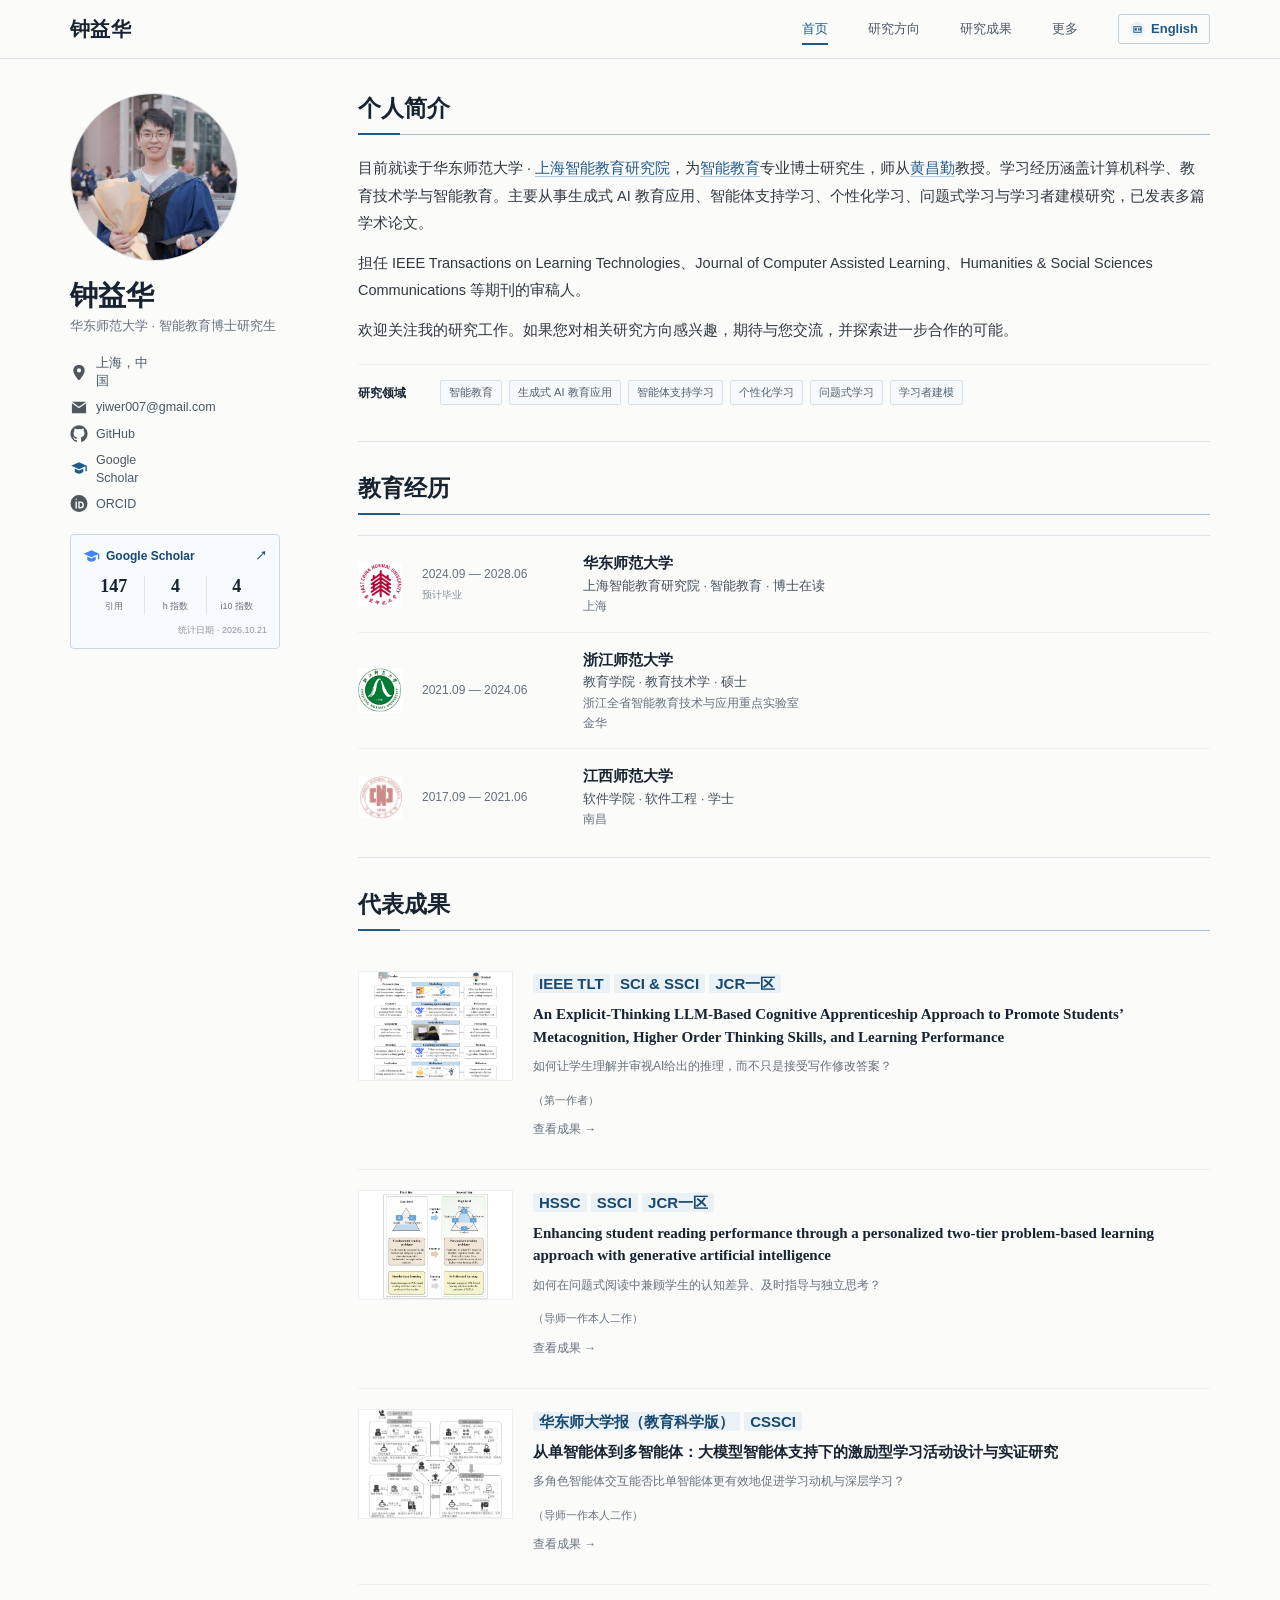
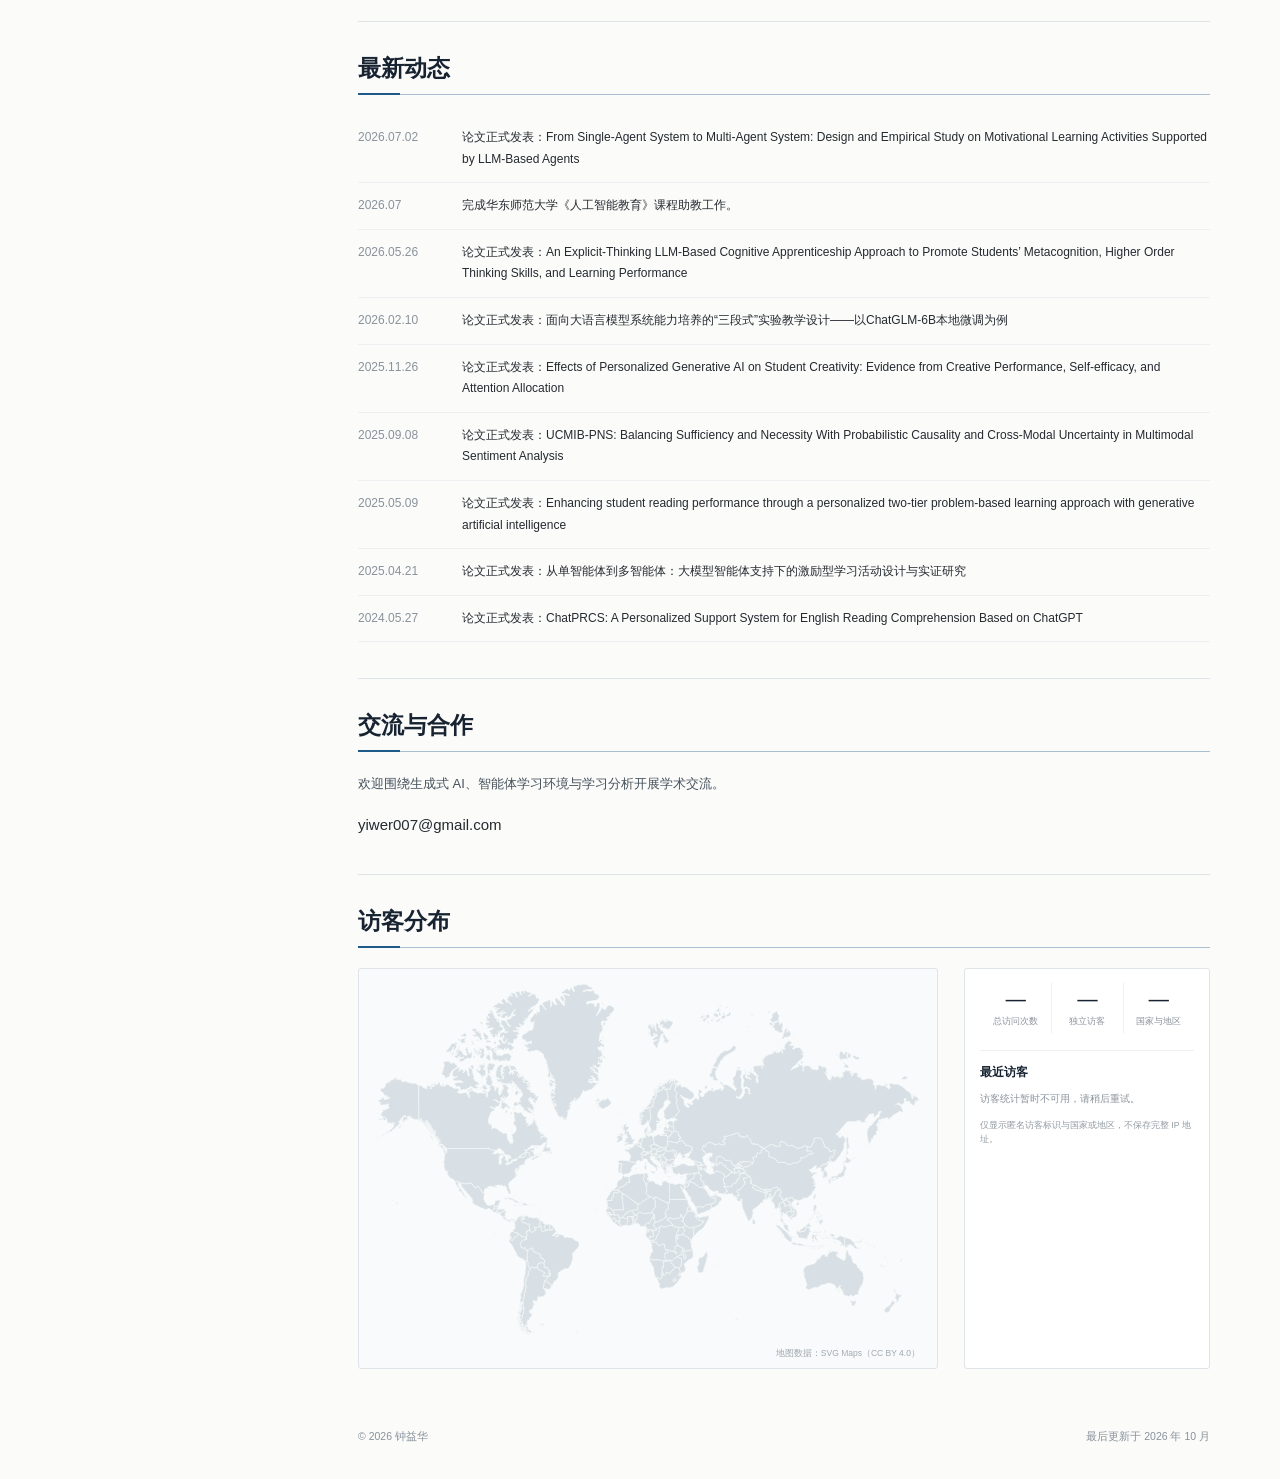
==== commit 419d40cf: "Revise biography and reviewer list" ====
--- a/index.html
+++ b/index.html
@@ -54,7 +54,7 @@
 
 
 <section class="content-section about-section" aria-labelledby="about" data-page="home">
-        <h2 class="section-heading" id="about" data-zh="关于我" data-en="About Me">关于我</h2>
+        <h2 class="section-heading" id="about" data-zh="个人简介" data-en="Biography">个人简介</h2>
         <div class="intro-text" id="intro-text"></div>
         <div class="research-row"><strong data-zh="研究领域" data-en="Research">研究领域</strong><div id="research-interests"></div></div>
       </section><section class="content-section education-section" aria-labelledby="education" data-page="home">
--- a/site-extra.css
+++ b/site-extra.css
@@ -1,6 +1,6 @@
 /* Original reference-site rules live in styles.css unchanged. These additions
    cover the user's extra sections, genuine figure credits, and accessibility. */
-.main-nav{gap:28px}
+.main-nav{gap:40px}
 .main-nav a[aria-current="page"]{color:var(--blue)}
 .main-nav>a[aria-current="page"]:not(.language-switch)::after{opacity:1;transform:scaleX(1)}
 .sidebar-cv{display:block;font-size:12px;margin:12px 0 16px;color:var(--blue)}
@@ -31,7 +31,7 @@
 .detail-authors{font-size:12px;color:var(--muted);line-height:1.8}
 .detail-figure{margin:25px 0;text-align:center}.detail-figure img{display:block;max-width:100%;max-height:480px;object-fit:contain;margin:auto}
 .detail-figure figcaption{font-size:10px;line-height:1.7;color:var(--faint);margin-top:10px}
-@media(max-width:1000px){.header-inner{gap:15px}.main-nav{gap:18px}.main-nav>a{font-size:11px}}
+@media(max-width:1000px){.header-inner{gap:15px}.main-nav{gap:24px}.main-nav>a{font-size:11px}}
 @media(max-width:500px){.selected-study,.system-study{grid-template-columns:1fr;gap:12px}.selected-study img,.system-study img{width:180px;height:125px}.news-list li{grid-template-columns:75px 1fr;gap:9px}.detail-title{font-size:21px}}
 .back-to-top{position:fixed;right:24px;bottom:28px;z-index:30;display:flex;align-items:center;flex-direction:column;border:1px solid #d7e1e9;border-radius:12px;padding:8px 7px 6px;background:#fbfbfaf2;color:var(--blue);box-shadow:0 3px 15px #17233112;cursor:pointer;transition:transform .2s,box-shadow .2s}
 .back-to-top svg{width:38px;height:38px;overflow:visible}
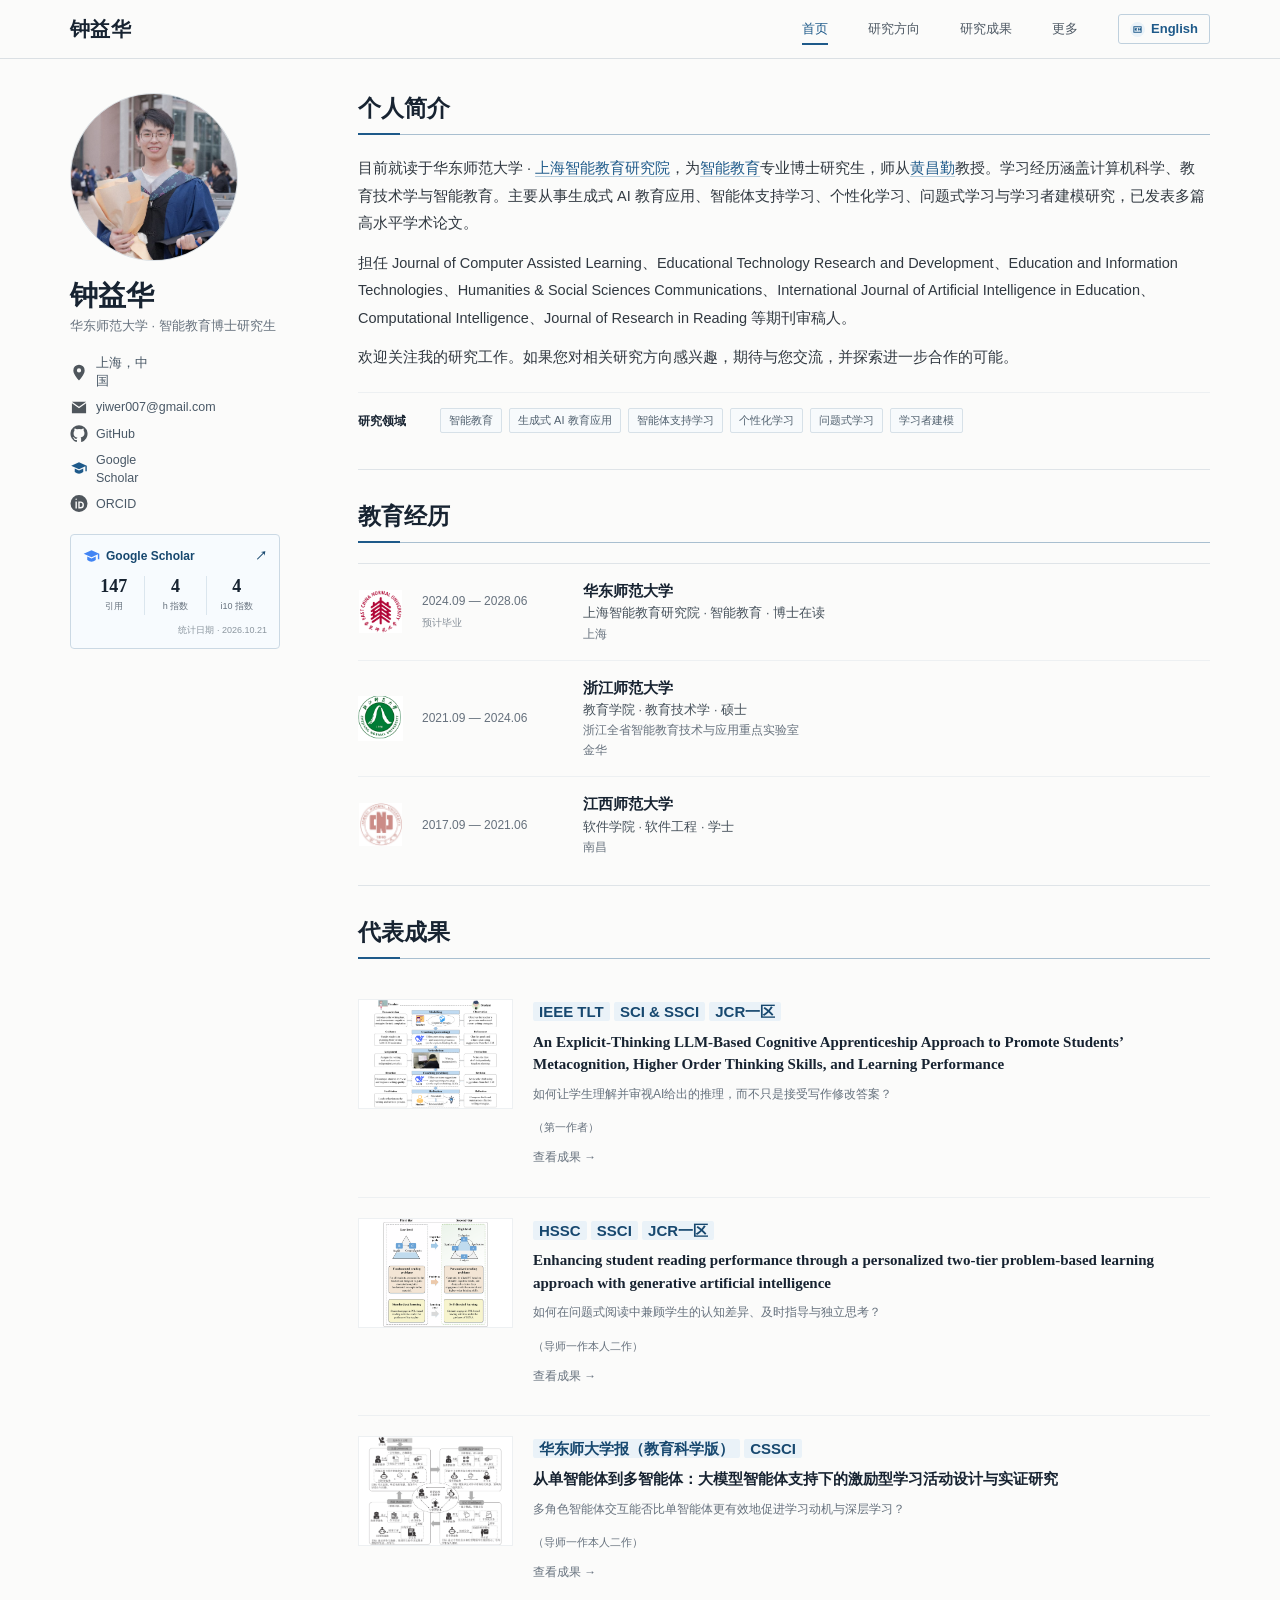
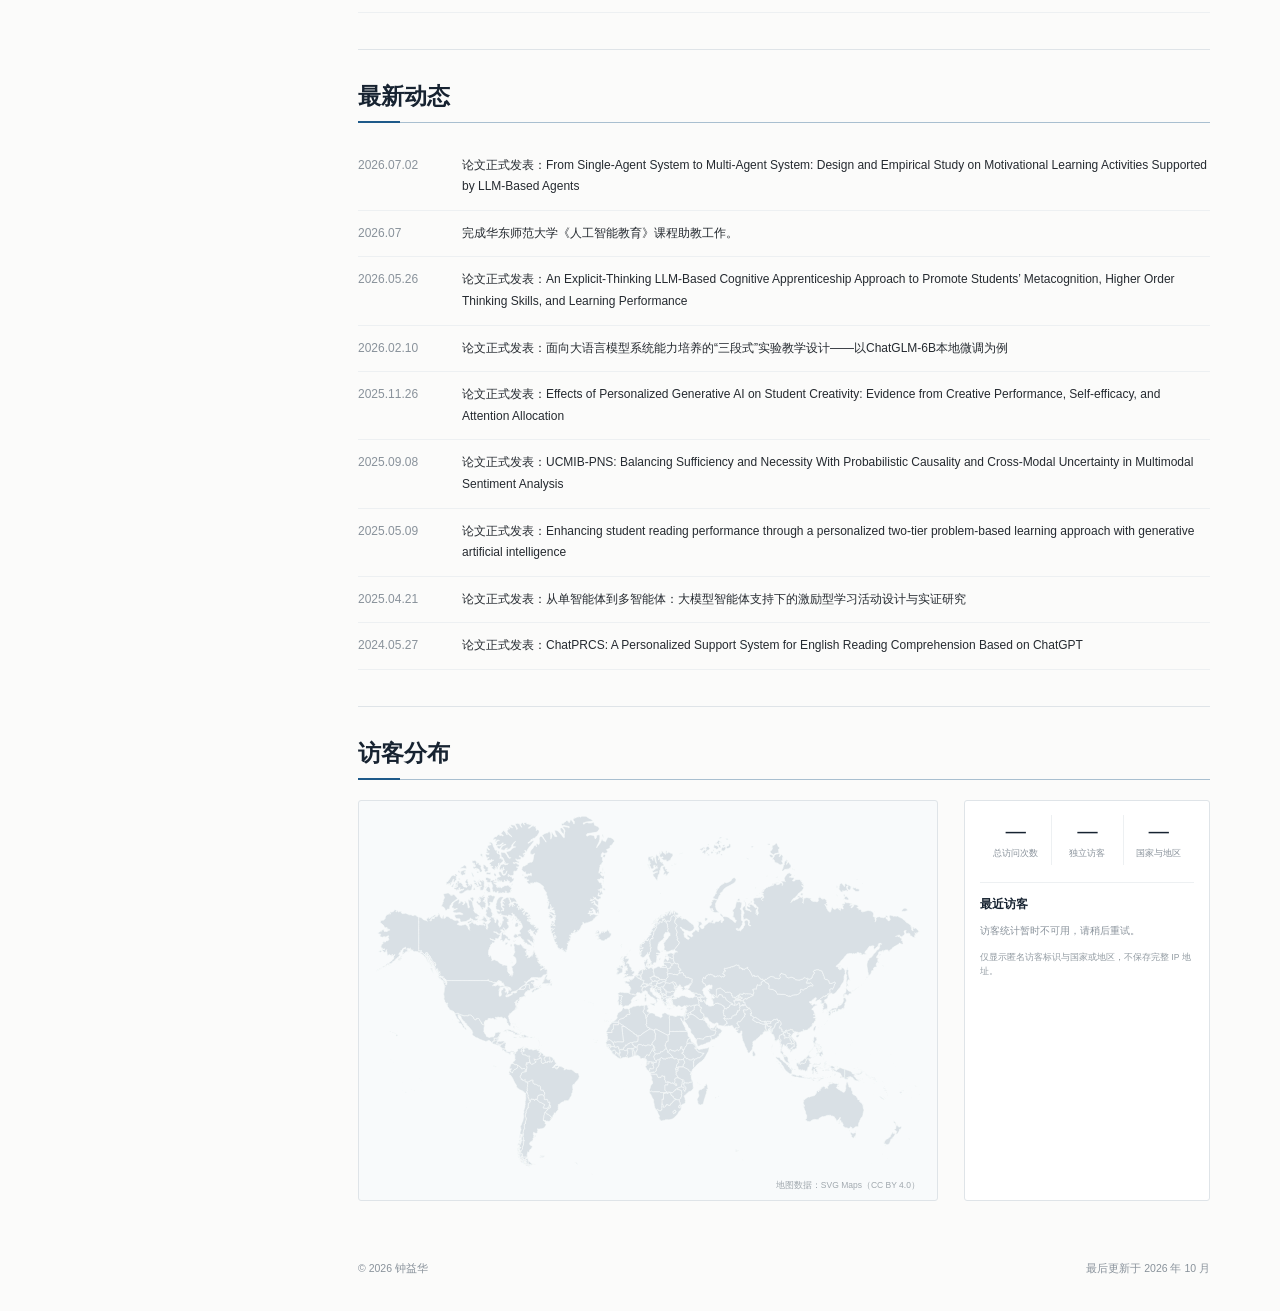
==== commit 3206f2c6: "Remove standalone contact and collaboration section" ====
--- a/index.html
+++ b/index.html
@@ -77,7 +77,7 @@
         <h2 class="section-heading" id="honors" data-zh="荣誉奖项" data-en="Honors &amp; Awards">荣誉奖项</h2><div class="simple-list" id="honor-list"></div>
       </section><section class="content-section" aria-labelledby="skills" data-page="about" hidden="">
         <h2 class="section-heading" id="skills" data-zh="专业技能" data-en="Professional Skills">专业技能</h2><div class="skills-list" id="skills-list"></div>
-      </section><section class="content-section" data-page="home" aria-labelledby="contact"><h2 id="contact" class="section-heading" data-zh="交流与合作" data-en="Contact &amp; Collaboration">交流与合作</h2><p class="portfolio-lead" data-zh="欢迎围绕生成式 AI、智能体学习环境与学习分析开展学术交流。" data-en="I welcome academic discussions on generative AI, agent-supported learning environments, and learning analytics.">欢迎围绕生成式 AI、智能体学习环境与学习分析开展学术交流。</p><a href="mailto:yiwer007@gmail.com">yiwer007@gmail.com</a></section><section class="content-section visitor-section" aria-labelledby="visitors" data-page="home">
+      </section><section class="content-section visitor-section" aria-labelledby="visitors" data-page="home">
         <h2 class="section-heading" id="visitors" data-zh="访客分布" data-en="Visitor Distribution">访客分布</h2>
         <div class="visitor-dashboard">
           <div class="visitor-map-panel"><svg id="visitor-map" class="world-map" role="img" aria-label="网站访客世界分布地图"></svg><p class="map-credit">地图数据：<a href="https://github.com/VictorCazanave/svg-maps/tree/master/packages/world" target="_blank" rel="noopener noreferrer">SVG Maps</a>（CC BY 4.0）</p></div>
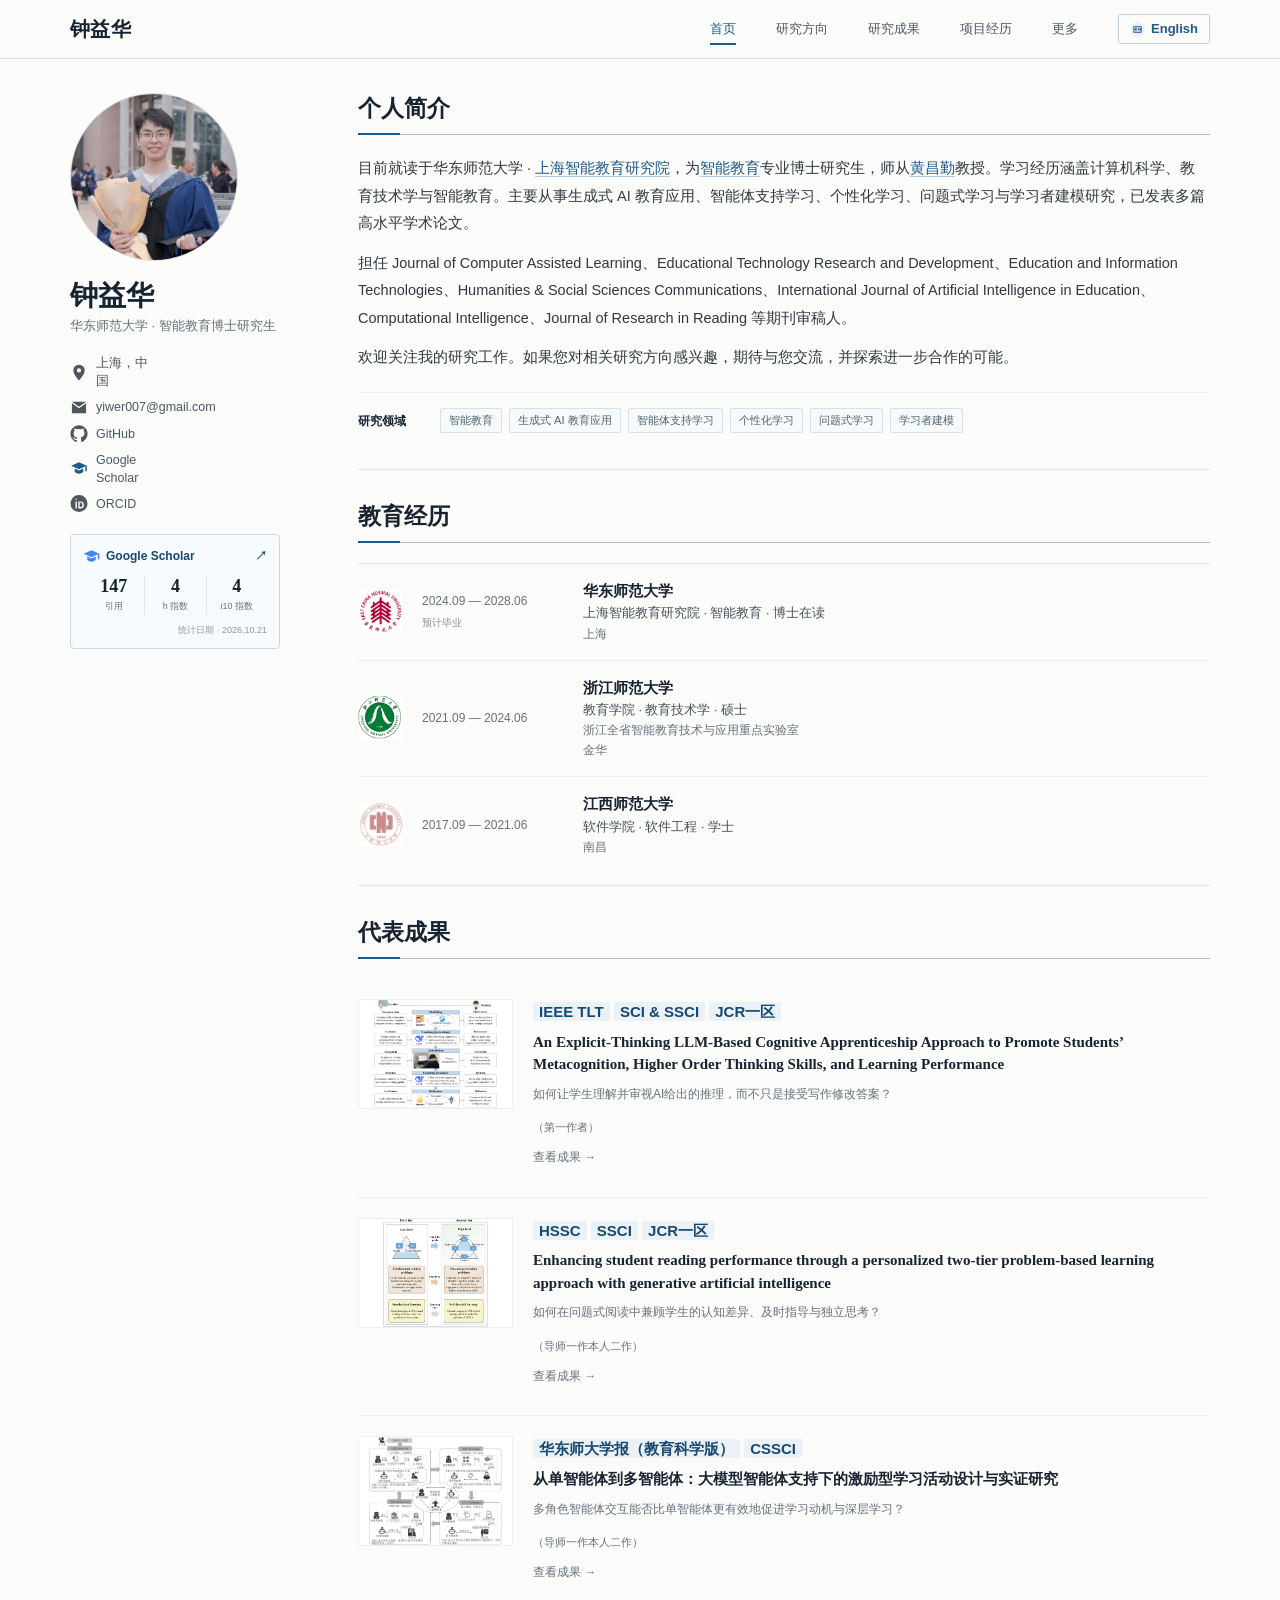
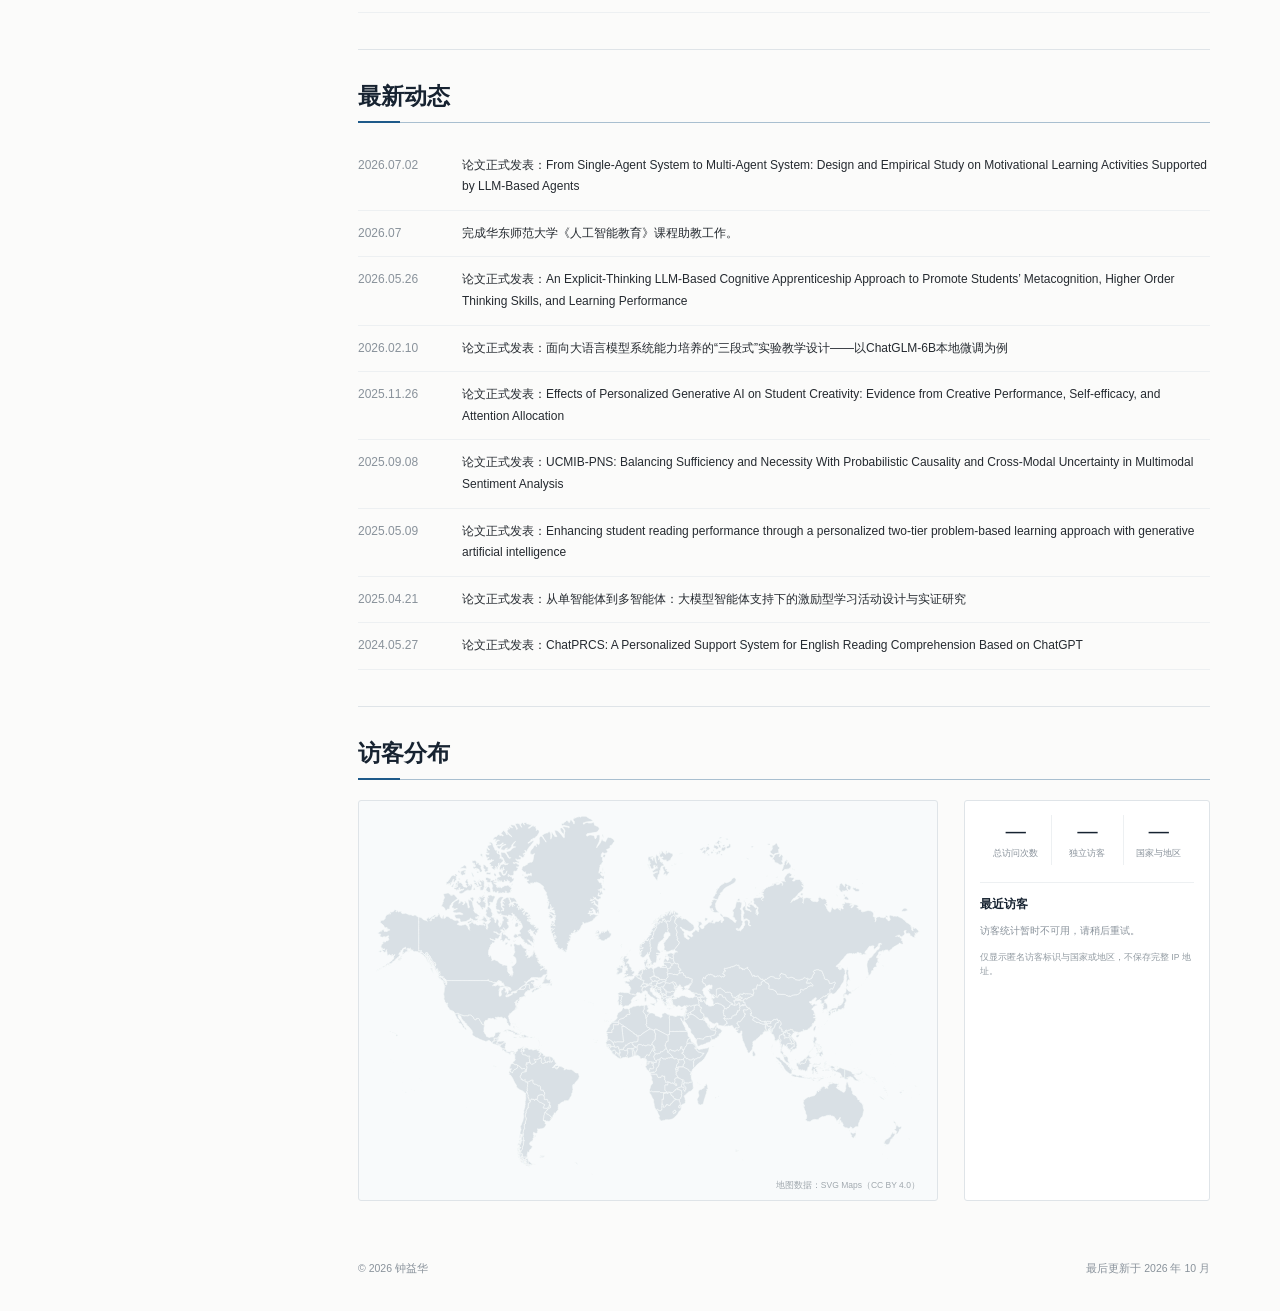
==== commit 09ef0a5c: "Restore project experience page and navigation" ====
--- a/index.html
+++ b/index.html
@@ -19,7 +19,7 @@
   <header class="site-header"><div class="header-inner">
     <a class="site-title" href="index.html" id="site-title">钟益华</a>
     <button class="menu-button" type="button" aria-label="打开导航" aria-expanded="false" aria-controls="main-nav"><span></span><span></span><span></span></button>
-    <nav class="main-nav" aria-label="主导航" id="main-nav"><a href="index.html#about" data-zh="首页" data-en="Home">首页</a><a href="research.html" data-zh="研究方向" data-en="Research Areas">研究方向</a><a href="publications.html" data-zh="研究成果" data-en="Research Outputs">研究成果</a><a href="about.html" data-zh="更多" data-en="More">更多</a><a class="language-switch" href="?lang=en" id="language" aria-label="切换到英文主页"><svg viewBox="0 0 24 24" aria-hidden="true"><path fill="currentColor" d="M3 5h18v14H3V5zm2 2v10h14V7H5zm1 2h5v2H9v1h2v2H6V9zm7 0h2l2 3V9h2v5h-2l-2-3v3h-2V9z"></path></svg><span>English</span></a></nav>
+    <nav class="main-nav" aria-label="主导航" id="main-nav"><a href="index.html#about" data-zh="首页" data-en="Home">首页</a><a href="research.html" data-zh="研究方向" data-en="Research Areas">研究方向</a><a href="publications.html" data-zh="研究成果" data-en="Research Outputs">研究成果</a><a href="projects.html" data-zh="项目经历" data-en="Project Experience">项目经历</a><a href="about.html" data-zh="更多" data-en="More">更多</a><a class="language-switch" href="?lang=en" id="language" aria-label="切换到英文主页"><svg viewBox="0 0 24 24" aria-hidden="true"><path fill="currentColor" d="M3 5h18v14H3V5zm2 2v10h14V7H5zm1 2h5v2H9v1h2v2H6V9zm7 0h2l2 3V9h2v5h-2l-2-3v3h-2V9z"></path></svg><span>English</span></a></nav>
   </div></header>
   <main class="page-shell">
     <aside class="profile-panel" aria-label="个人资料">
@@ -69,6 +69,9 @@
         <div id="publication-groups" aria-live="polite"></div>
       </section><section class="content-section" aria-labelledby="outputs" data-page="publications" hidden="">
         <h2 class="section-heading" id="outputs" data-zh="其他成果" data-en="Other Research Outputs">其他成果</h2><div class="output-columns" id="output-columns"></div>
+      </section><section class="content-section" aria-labelledby="projects" data-page="projects" hidden="">
+        <h2 class="section-heading" id="projects" data-zh="项目经历" data-en="Project Experience">项目经历</h2>
+        <p class="section-note" data-zh="累计参与省部级以上纵向项目 10 余项；以下展示作为核心成员参与的重要项目。" data-en="I have participated in more than 10 provincial, ministerial, and national research projects. Selected projects in which I served as a core member are listed below.">累计参与省部级以上纵向项目 10 余项；以下展示作为核心成员参与的重要项目。</p><div class="project-list" id="project-list"></div>
       </section><section class="content-section" aria-labelledby="experience" data-page="about" hidden="">
         <h2 class="section-heading" id="experience" data-zh="教学经历" data-en="Teaching Experience">教学经历</h2><div class="experience-list" id="experience-list"></div>
       </section><section class="content-section" aria-labelledby="service" data-page="about" hidden="">
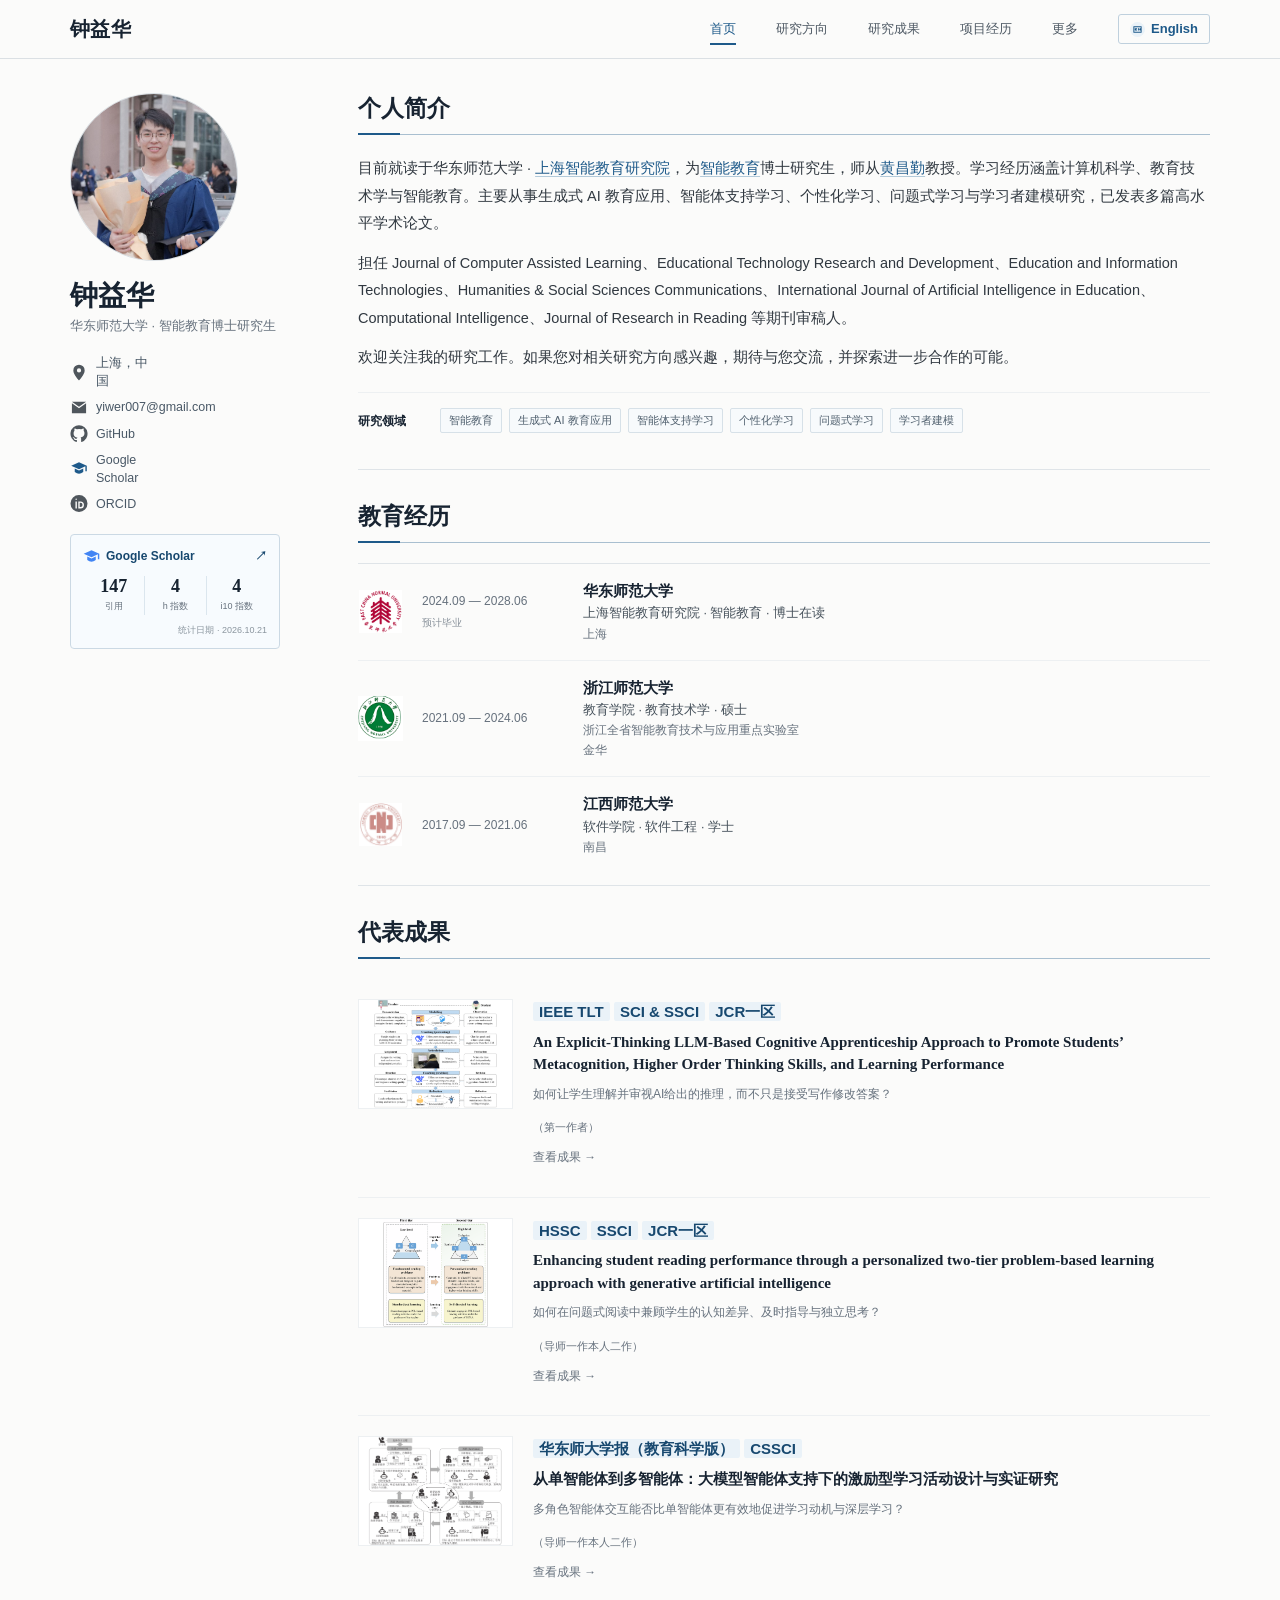
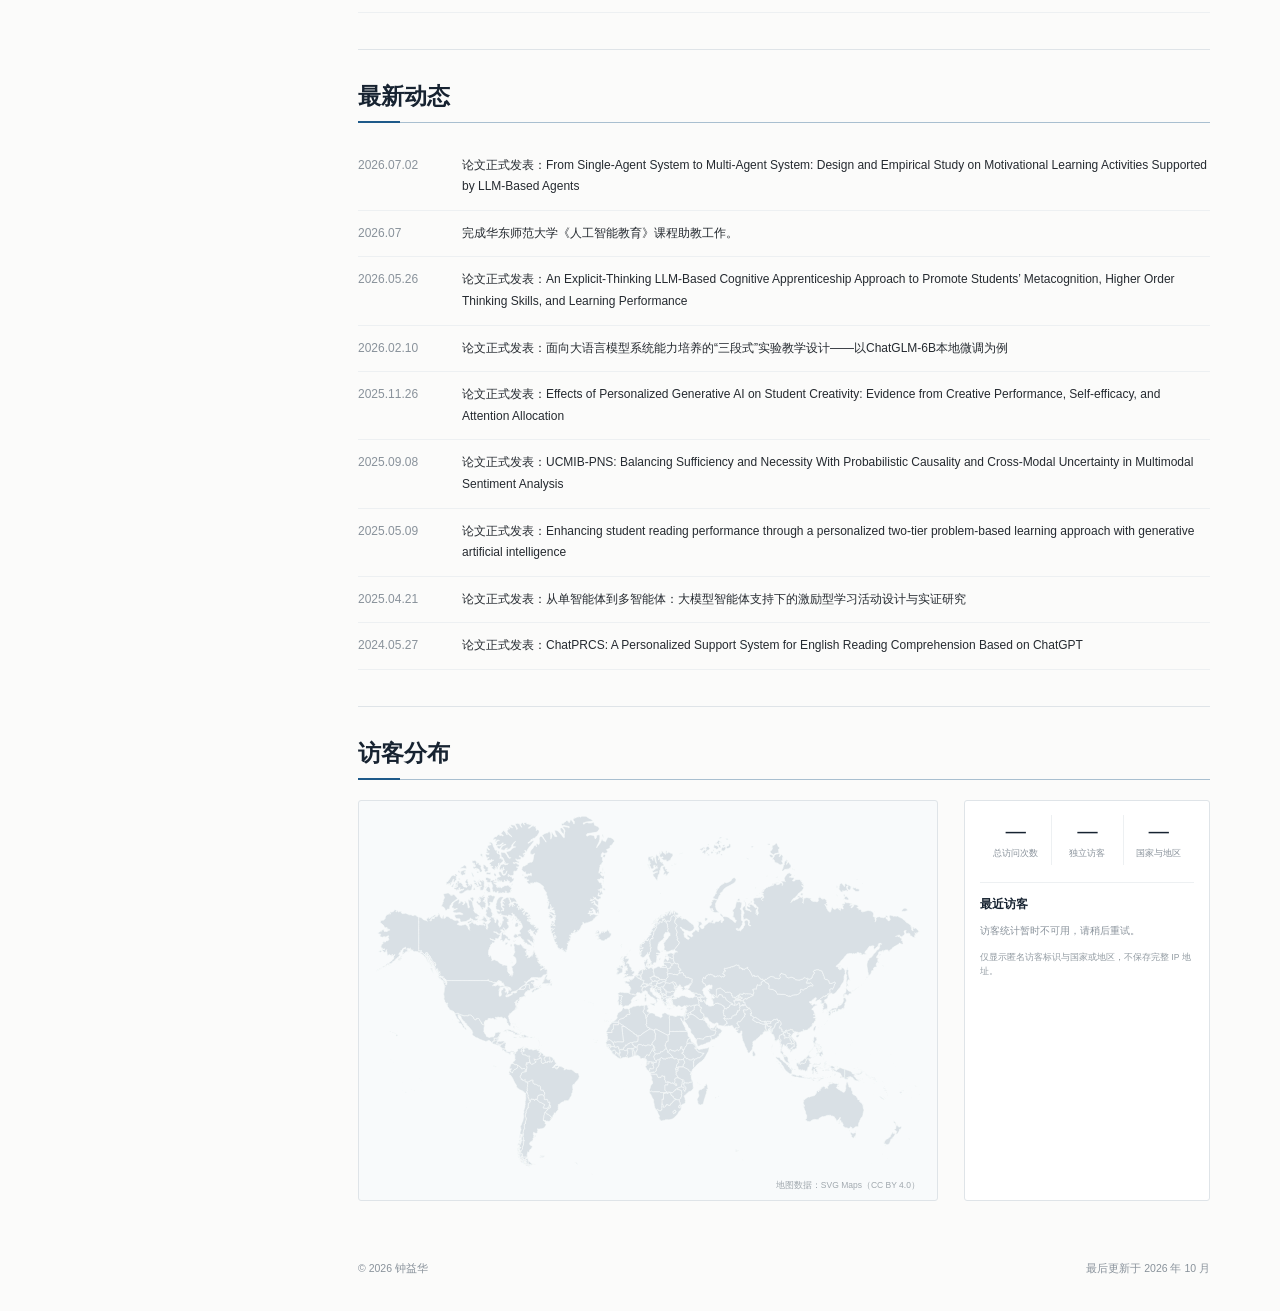
==== commit 74d15339: "Simplify project details and doctoral profile wording" ====
--- a/index.html
+++ b/index.html
@@ -71,7 +71,7 @@
         <h2 class="section-heading" id="outputs" data-zh="其他成果" data-en="Other Research Outputs">其他成果</h2><div class="output-columns" id="output-columns"></div>
       </section><section class="content-section" aria-labelledby="projects" data-page="projects" hidden="">
         <h2 class="section-heading" id="projects" data-zh="项目经历" data-en="Project Experience">项目经历</h2>
-        <p class="section-note" data-zh="累计参与省部级以上纵向项目 10 余项；以下展示作为核心成员参与的重要项目。" data-en="I have participated in more than 10 provincial, ministerial, and national research projects. Selected projects in which I served as a core member are listed below.">累计参与省部级以上纵向项目 10 余项；以下展示作为核心成员参与的重要项目。</p><div class="project-list" id="project-list"></div>
+        <p class="section-note" data-zh="累计参与省部级以上纵向项目 10 余项；以下仅展示部分重要项目。" data-en="I have participated in more than 10 provincial, ministerial, and national research projects. Selected projects are listed below.">累计参与省部级以上纵向项目 10 余项；以下仅展示部分重要项目。</p><div class="project-list" id="project-list"></div>
       </section><section class="content-section" aria-labelledby="experience" data-page="about" hidden="">
         <h2 class="section-heading" id="experience" data-zh="教学经历" data-en="Teaching Experience">教学经历</h2><div class="experience-list" id="experience-list"></div>
       </section><section class="content-section" aria-labelledby="service" data-page="about" hidden="">
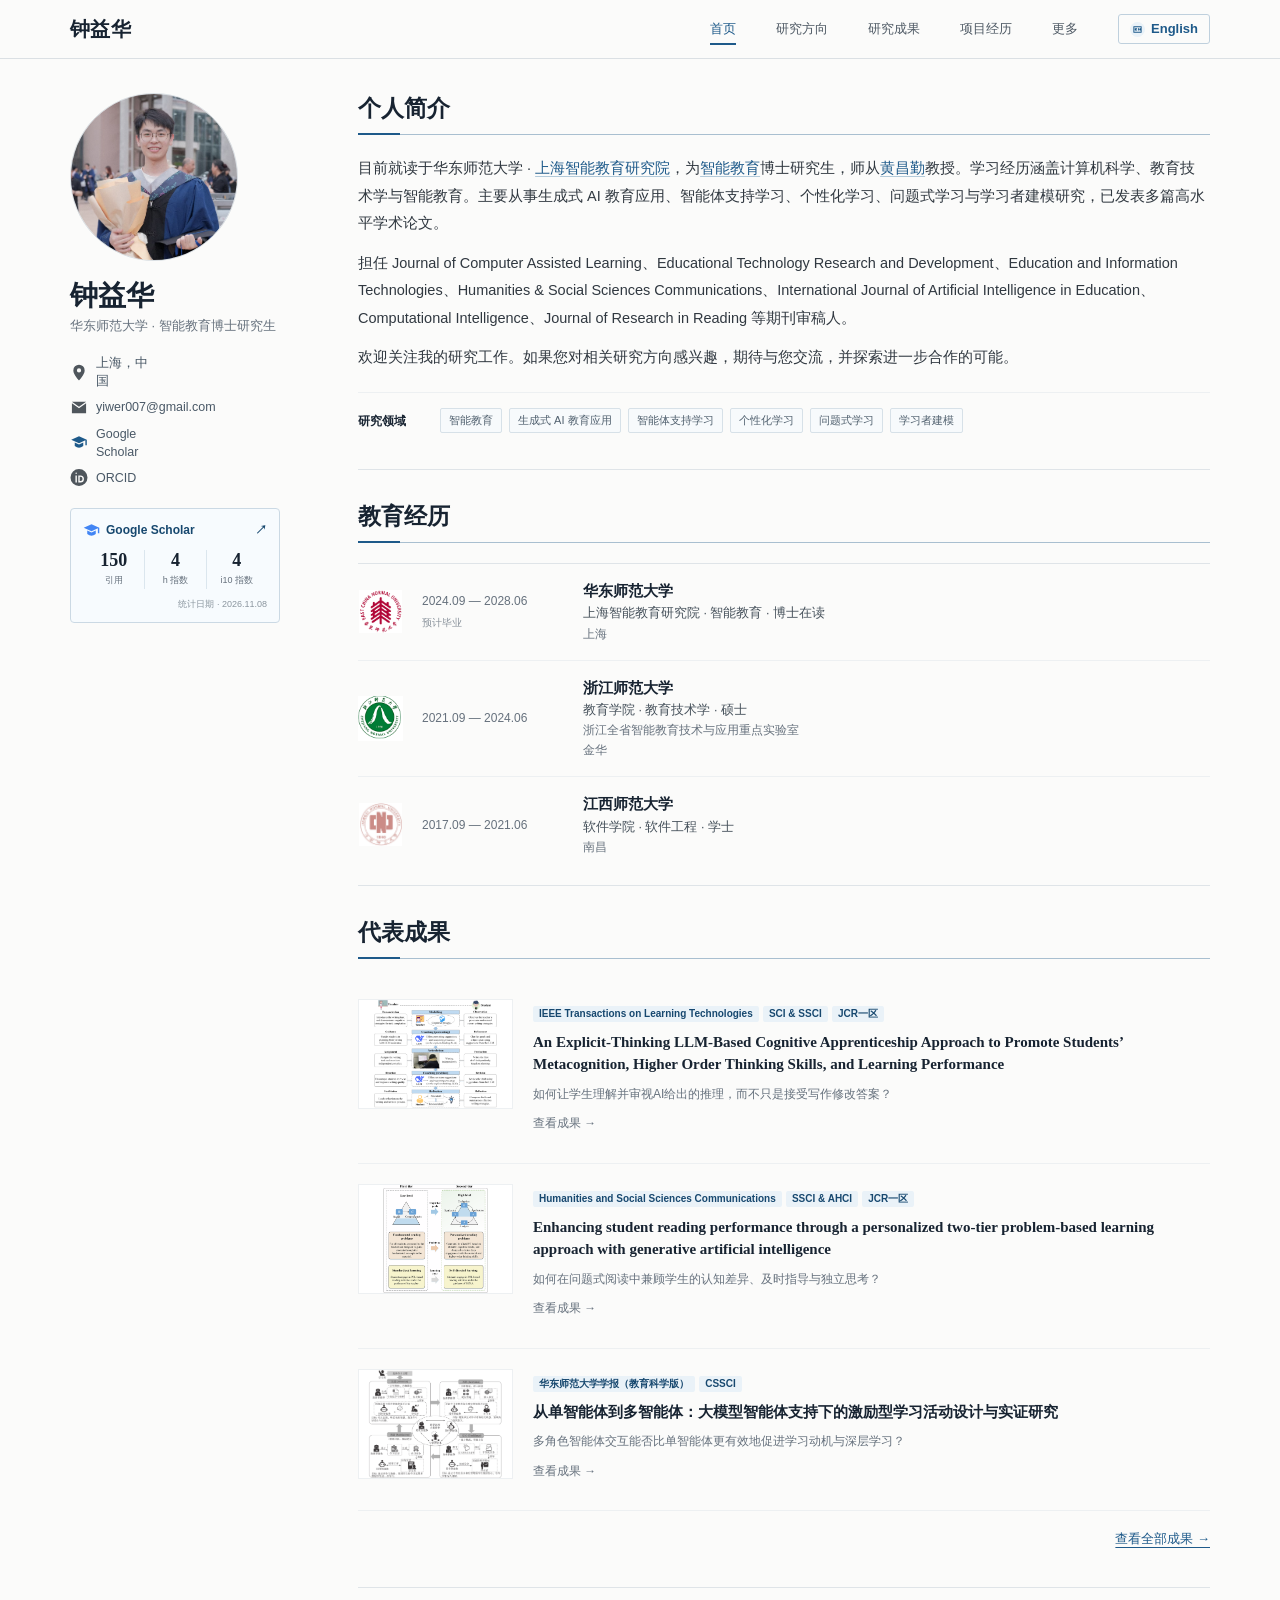
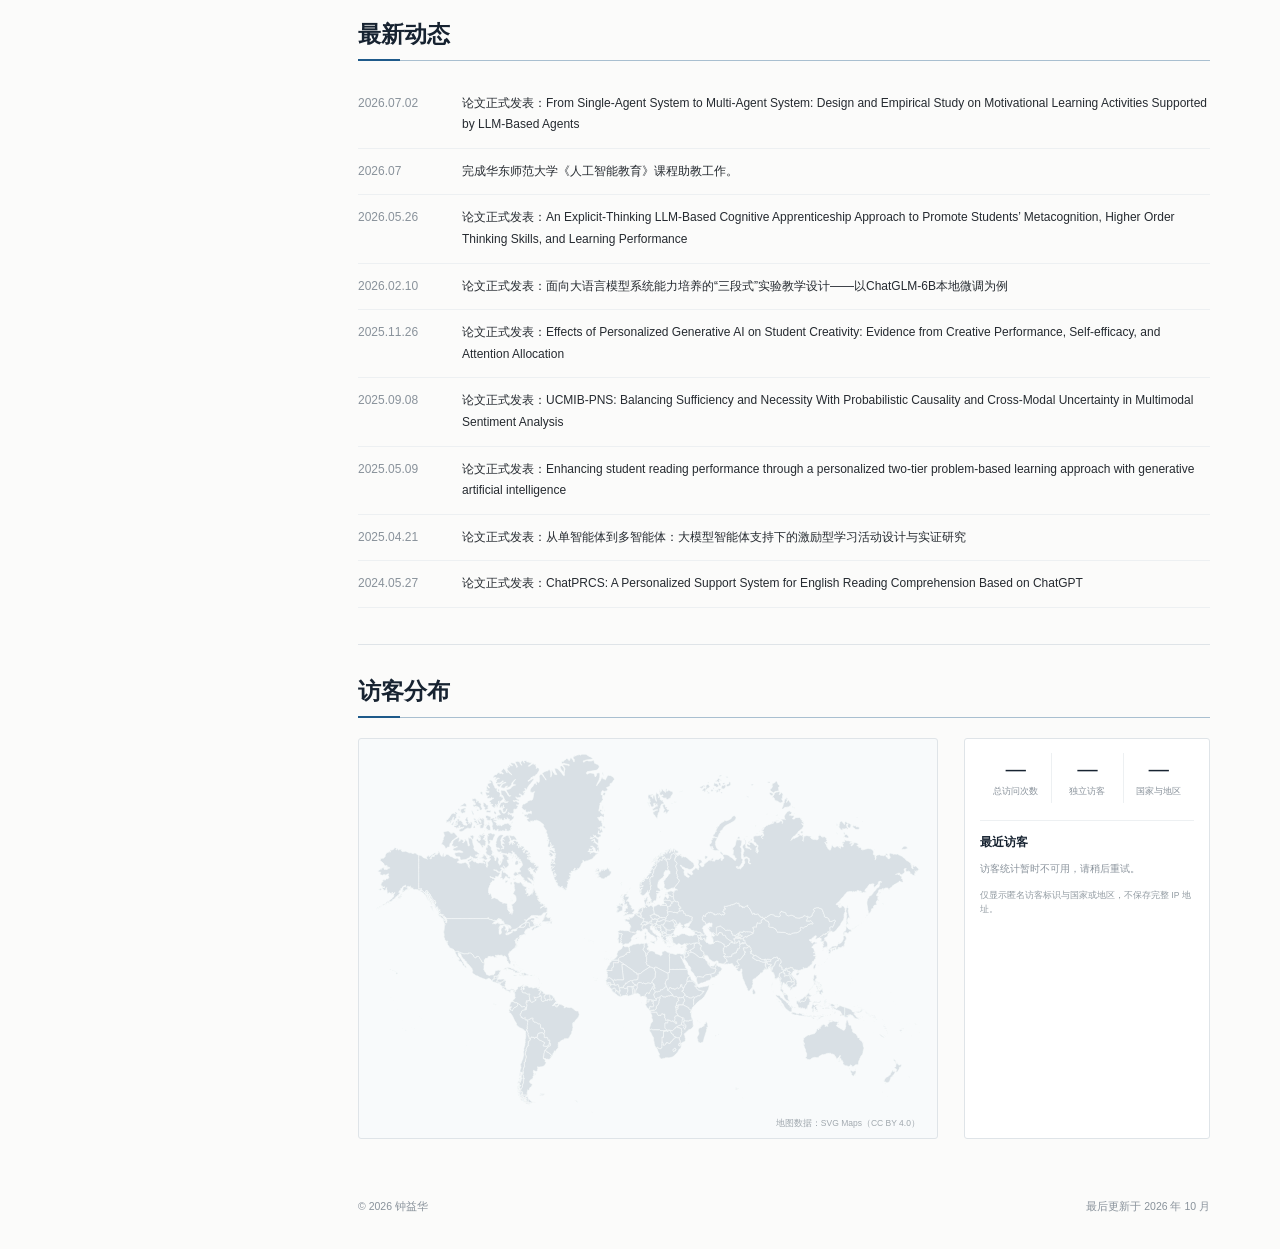
==== commit 6ce4c642: "Add view-all link beneath selected research outputs" ====
--- a/index.html
+++ b/index.html
@@ -59,8 +59,8 @@
         <div class="research-row"><strong data-zh="研究领域" data-en="Research">研究领域</strong><div id="research-interests"></div></div>
       </section><section class="content-section education-section" aria-labelledby="education" data-page="home">
         <h2 class="section-heading" id="education" data-zh="教育经历" data-en="Education">教育经历</h2><div class="education-list" id="education-list"></div>
-      </section><section class="content-section" data-page="home" aria-labelledby="selected"><h2 id="selected" class="section-heading" data-zh="代表成果" data-en="Selected Outputs">代表成果</h2><div id="selected-research"></div></section><section class="content-section" data-page="home" aria-labelledby="news"><h2 id="news" class="section-heading" data-zh="最新动态" data-en="News">最新动态</h2><ol class="news-list" id="news-list"></ol></section><section class="content-section" data-page="research" aria-labelledby="research" hidden=""><h2 id="research" class="section-heading" data-zh="当前研究方向" data-en="Current Research Areas">当前研究方向</h2><p class="portfolio-lead" id="research-agenda"></p><div id="research-directions" class="research-directions"></div></section><section class="content-section" data-page="research" aria-labelledby="vision" hidden=""><h2 id="vision" class="section-heading" data-zh="未来研究方向" data-en="Future Directions">未来研究方向</h2><p class="section-note" data-zh="未来 3–5 年拟探索的研究方向。" data-en="Prospective directions for the next three to five years.">未来 3–5 年拟探索的研究方向。</p><div id="research-vision"></div></section><section class="content-section" aria-labelledby="publications" data-page="publications" hidden="">
-        <div class="heading-with-tools"><h2 class="section-heading" id="publications" data-zh="全部论文" data-en="Publications">论文成果</h2><div class="paper-filter" role="group" aria-label="筛选论文类型">
+      </section><section class="content-section" data-page="home" aria-labelledby="selected"><h2 id="selected" class="section-heading" data-zh="代表成果" data-en="Selected Outputs">代表成果</h2><div id="selected-research"></div><div class="selected-footer"><a class="all-outputs-link" href="publications.html" data-zh="查看全部成果 →" data-en="View all research outputs →">查看全部成果 →</a></div></section><section class="content-section" data-page="home" aria-labelledby="news"><h2 id="news" class="section-heading" data-zh="最新动态" data-en="News">最新动态</h2><ol class="news-list" id="news-list"></ol></section><section class="content-section" data-page="research" aria-labelledby="research" hidden=""><h2 id="research" class="section-heading" data-zh="当前研究方向" data-en="Current Research Areas">当前研究方向</h2><p class="portfolio-lead" id="research-agenda"></p><div id="research-directions" class="research-directions"></div></section><section class="content-section" data-page="research" aria-labelledby="vision" hidden=""><h2 id="vision" class="section-heading" data-zh="未来研究方向" data-en="Future Directions">未来研究方向</h2><p class="section-note" data-zh="未来 3–5 年拟探索的研究方向。" data-en="Prospective directions for the next three to five years.">未来 3–5 年拟探索的研究方向。</p><div id="research-vision"></div></section><section class="content-section" aria-labelledby="publications" data-page="publications" hidden="">
+        <div class="heading-with-tools"><h2 class="section-heading" id="publications" data-zh="论文成果" data-en="Publications">论文成果</h2><div class="paper-filter" role="group" aria-label="筛选论文类型">
           <button type="button" class="is-active" data-filter="all" aria-pressed="true" data-zh="全部" data-en="All">全部</button>
           <button type="button" data-filter="journal" aria-pressed="false" data-zh="期刊" data-en="Journals">期刊</button>
           <button type="button" data-filter="conference" aria-pressed="false" data-zh="会议" data-en="Conferences">会议</button>
--- a/site-extra.css
+++ b/site-extra.css
@@ -88,3 +88,8 @@
 .service-content .journal-impact{color:var(--muted)}
 .service-content .journal-impact a{color:inherit;text-decoration:underline;text-decoration-color:#cbd9e3;text-underline-offset:3px}
 .service-content .journal-impact a:hover{color:var(--blue)}
+.selected-study .venue-badge{display:inline-block;max-width:100%;font-size:10px;line-height:1.4}
+
+.selected-footer{display:flex;justify-content:flex-end;padding-top:16px}
+.all-outputs-link{font-size:13px;line-height:1.8;color:var(--blue);text-decoration:underline;text-underline-offset:4px}
+.all-outputs-link:hover{color:var(--blue-dark)}
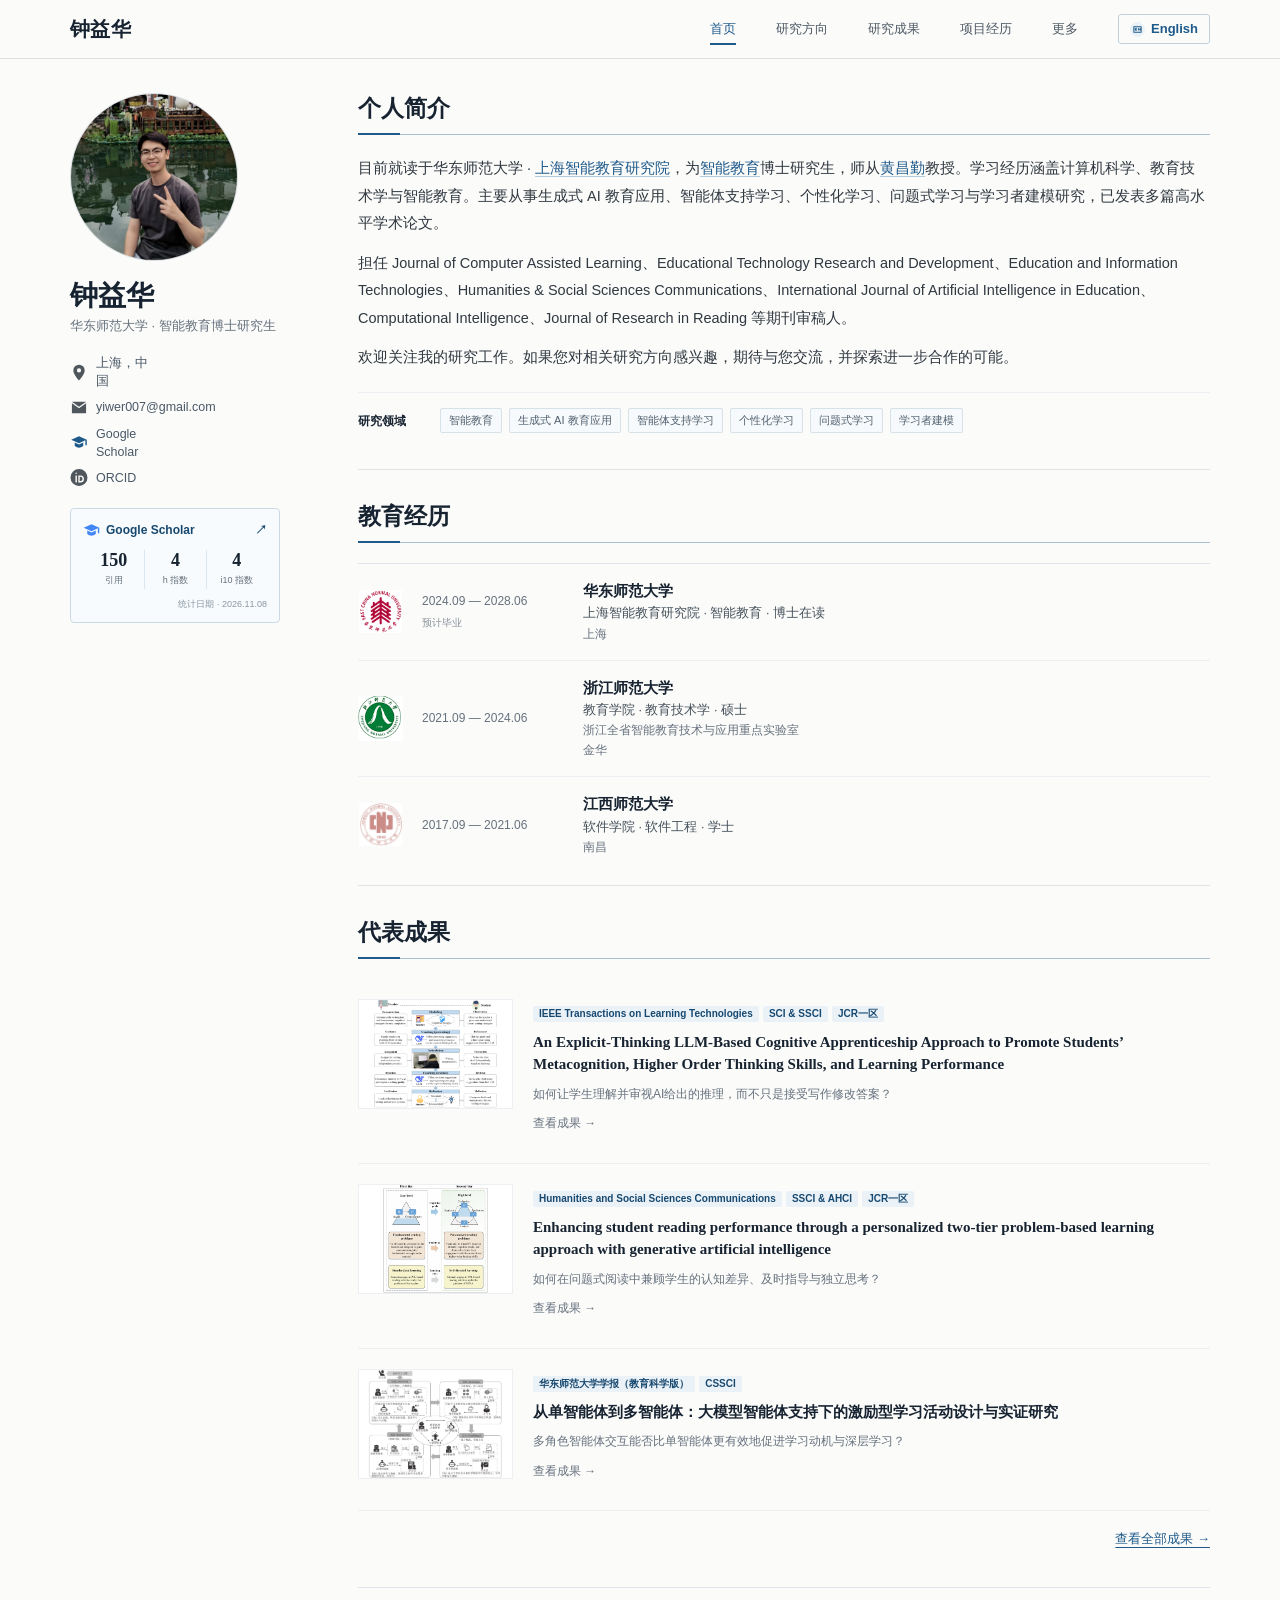
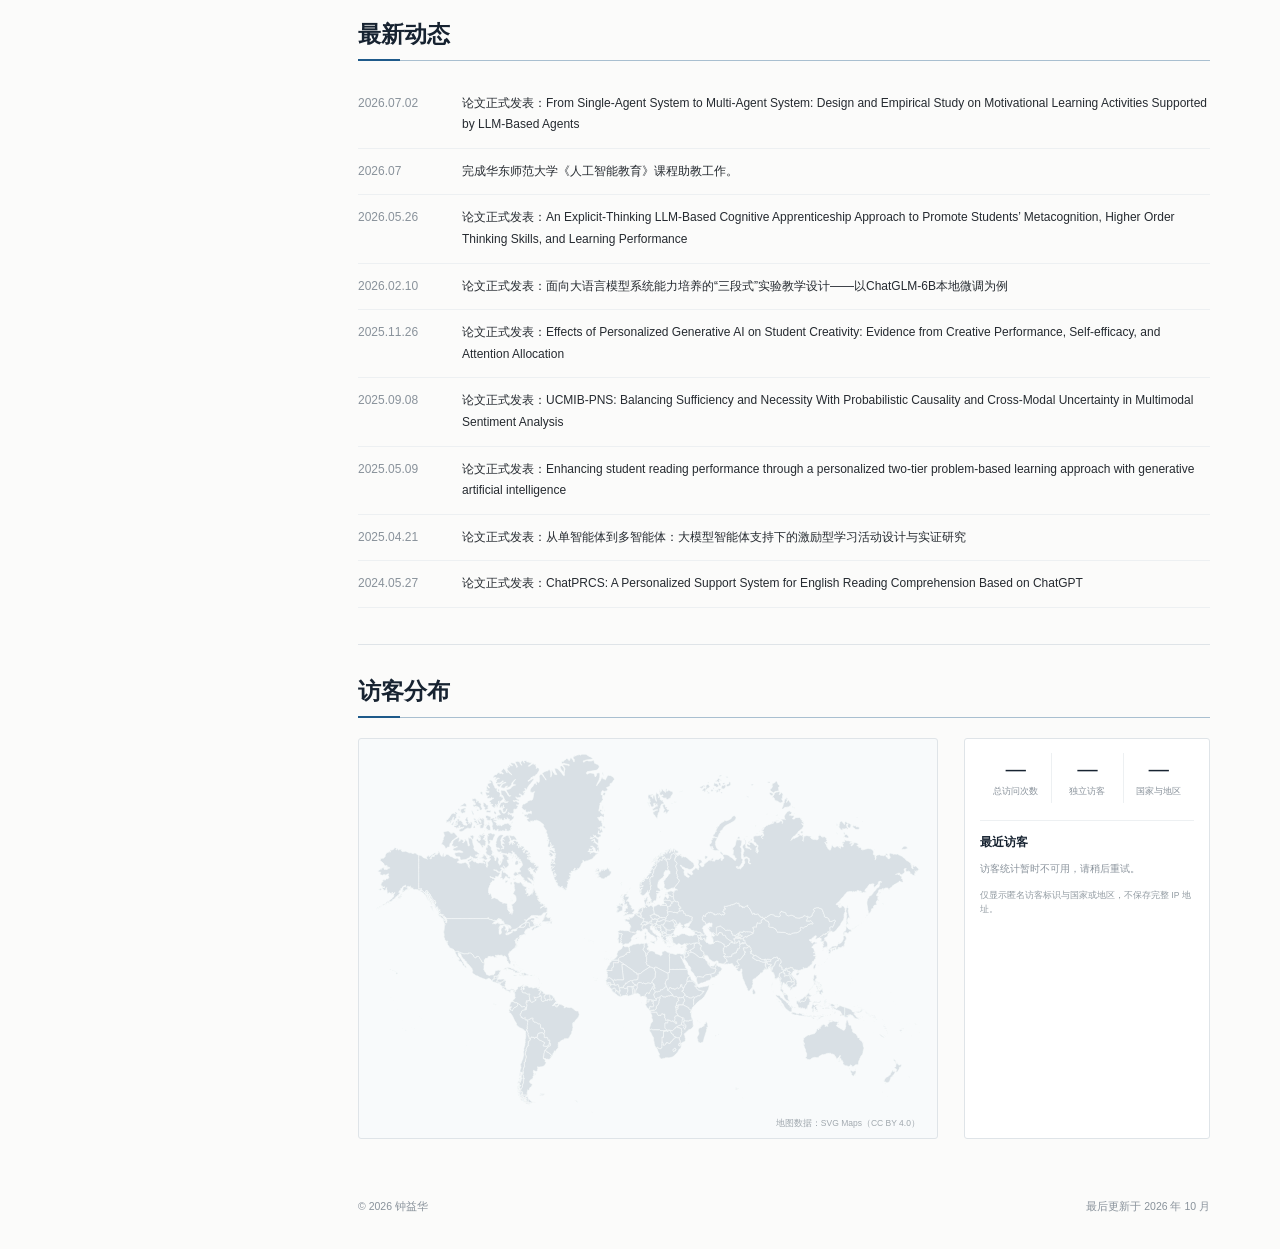
==== commit ac8fcd50: "Use original outdoor portrait for both languages" ====
--- a/index.html
+++ b/index.html
@@ -5,7 +5,7 @@
   <meta name="description" content="钟益华，华东师范大学智能教育博士研究生。研究生成式AI教育应用、智能体支持学习、个性化学习与学习分析。">
   <meta property="og:type" content="website"><meta property="og:title" content="钟益华｜个人学术主页">
   <meta property="og:url" content="https://yiwer007.github.io/">
-  <meta property="og:image" content="https://yiwer007.github.io/assets/portrait-zh.png">
+  <meta property="og:image" content="https://yiwer007.github.io/assets/ZYH.png">
   <meta property="og:description" content="华东师范大学智能教育博士研究生，研究生成式AI教育应用、智能体支持学习、个性化学习与学习分析。">
   <link rel="canonical" href="https://yiwer007.github.io/">
   <title>钟益华｜个人学术主页</title><link rel="icon" href="assets/favicon-hanli.png" type="image/png">
@@ -23,7 +23,7 @@
   </div></header>
   <main class="page-shell">
     <aside class="profile-panel" aria-label="个人资料">
-      <img class="portrait" src="assets/portrait-zh.png" width="168" height="168" alt="钟益华的个人照片">
+      <img class="portrait" src="assets/ZYH.png" width="168" height="168" alt="钟益华的个人照片">
       <div class="profile-intro"><h1 id="profile-name">钟益华</h1><p class="position" data-zh="华东师范大学 · 智能教育博士研究生" data-en="East China Normal University · Ph.D. Student">华东师范大学 · 智能教育博士研究生</p></div>
       <div class="contact-list" id="contact-list"></div>
       <a class="scholar-card" id="scholar-card" hidden="" target="_blank" rel="noopener noreferrer">
